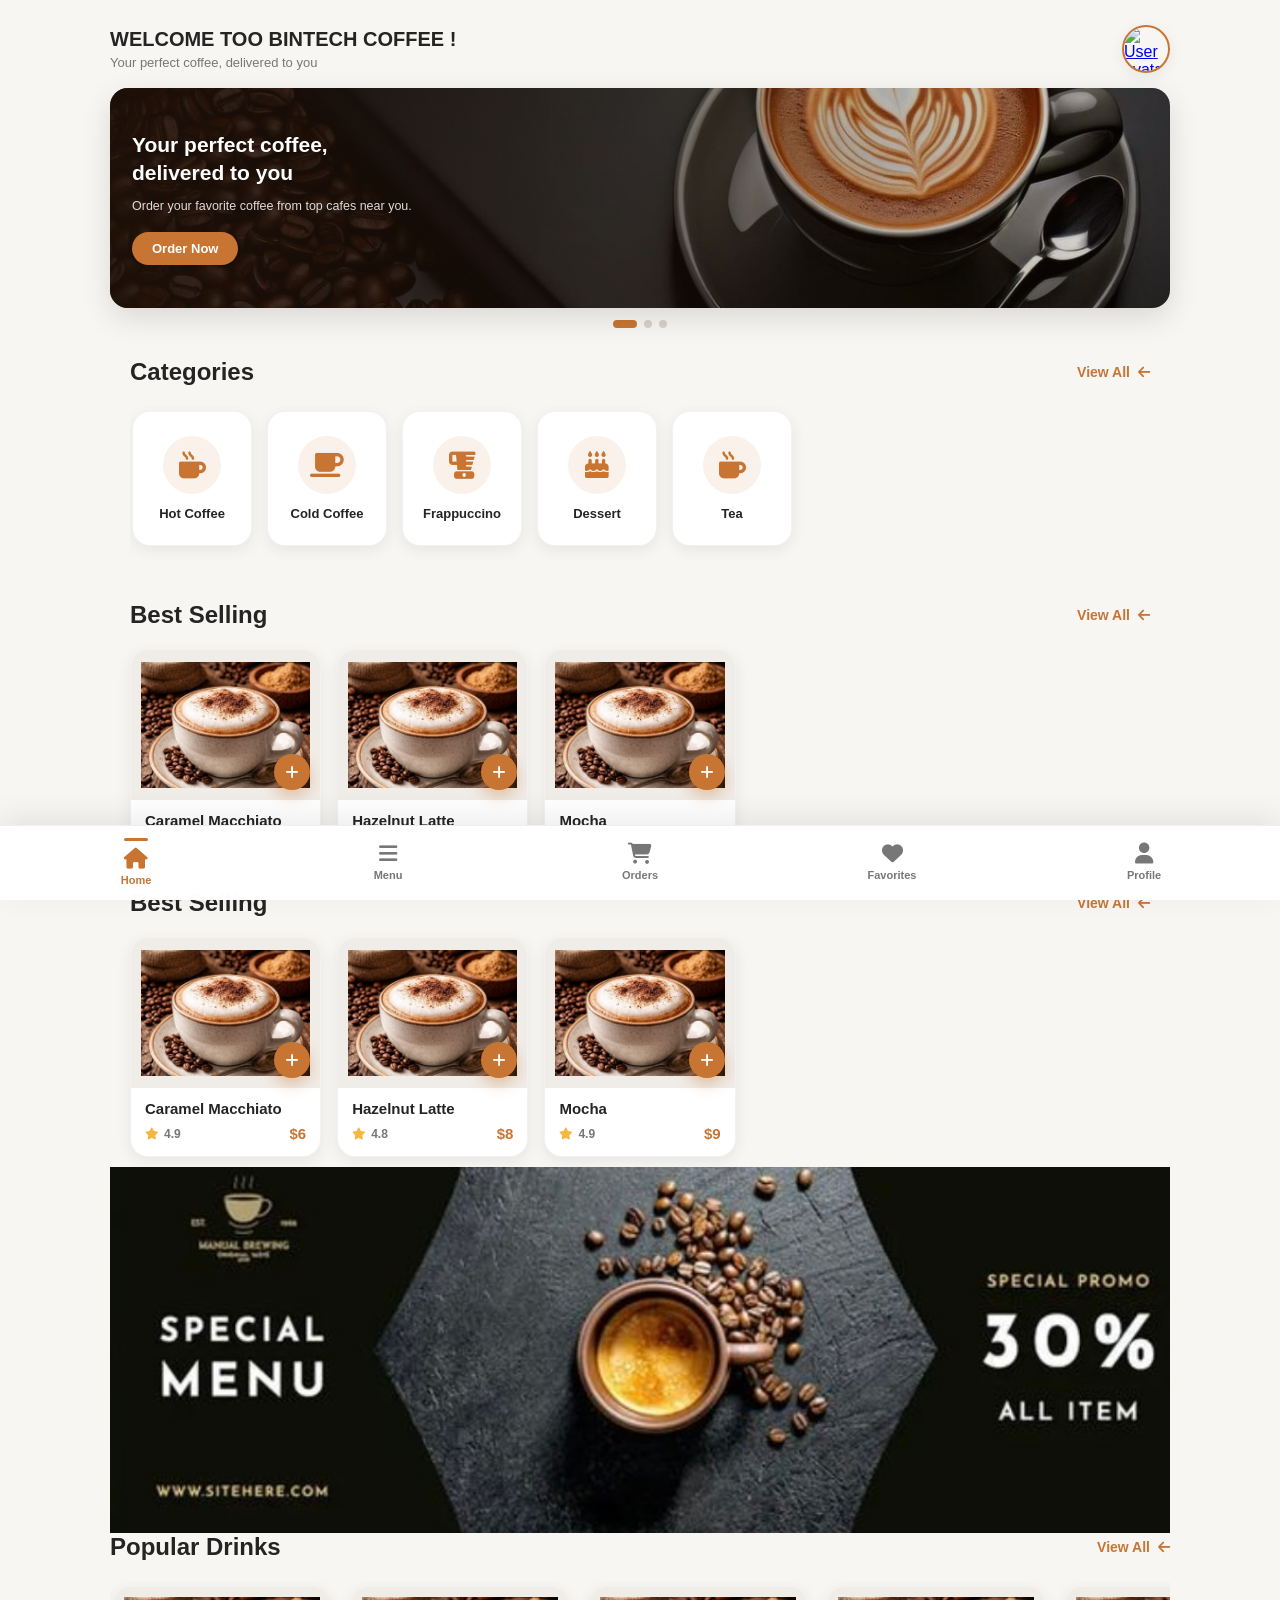
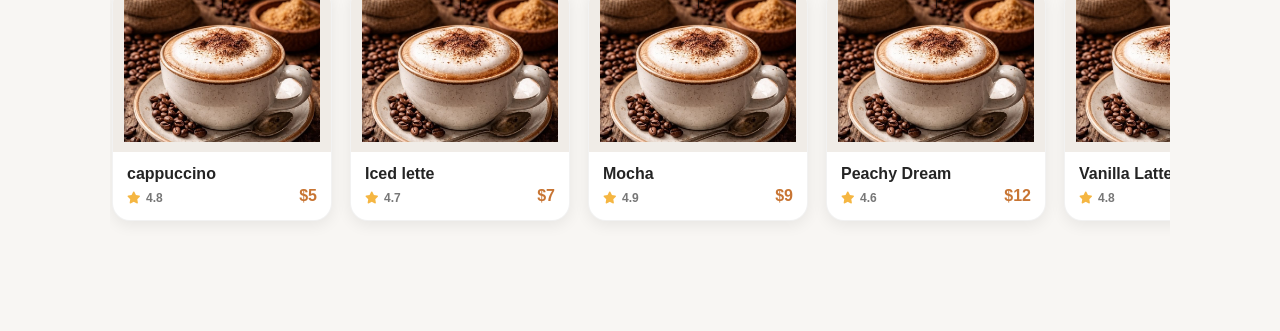
==== index.html @ 7bd00f22 "Rename indec01.html to index.html" ====
<!DOCTYPE html>
<html lang="en" dir="ltr">

<head>

    <!-- تعیین نوع کاراکترهای صفحه -->
    <meta charset="UTF-8">

    <!-- ریسپانسیو کردن سایت برای موبایل و تبلت -->
    <meta
        name="viewport"
        content="width=device-width, initial-scale=1.0"
    >

    <!-- کتابخانه Font Awesome برای نمایش آیکون‌ها -->
    <link
        rel="stylesheet"
        href="https://cdnjs.cloudflare.com/ajax/libs/font-awesome/6.7.2/css/all.min.css"
    >

    <!-- اتصال فایل CSS -->
    <link
        rel="stylesheet"
        href="./stayl.css"
    >

    <title>Cafe|BinTech</title>

</head>

<body>
        <header class="top-bar">

        <div class="greeting">
            <p class="greeting-hello">WELCOME TOO BINTECH COFFEE !</p>
            <p class="greeting-sub">Your perfect coffee, delivered to you</p>
        </div>

        <a href="#" class="profile-avatar">
            <img src="img/Mocha.jpg
            " alt="User avatar">
        </a>

    </header>

   <!-- <div class="search-wrap">
        <div class="search-bar">
            <i class="fa-solid fa-magnifying-glass"></i>
            <input type="text" id="searchInput" placeholder="Search your favorite coffee...">
        </div>
    </div> -->

    
    <section class="hero-banner">

        <div class="hero-slider" id="heroSlider">

            <!-- اسلاید 1 -->
            <div class="hero-slide active">
                <img src="BANER1.PNG" alt="Latte art">
                <div class="hero-content">
                    <h2>Your perfect coffee,<br>delivered to you</h2>
                    <p>Order your favorite coffee from top cafes near you.</p>
                    <a href="#" class="hero-btn">Order Now</a>
                </div>
            </div>

            <!-- اسلاید 2 -->
            <div class="hero-slide">
                <img src="BANER2.PNG" alt="Cold brew">
                <div class="hero-content">
                    <h2>Cold brew season<br>is here</h2>
                    <p>Fresh iced coffee, brewed slowly for a smooth taste.</p>
                    <a href="#" class="hero-btn">Order Now</a>
                </div>
            </div>

            <!-- اسلاید 3 -->
            <div class="hero-slide">
                <img src="BANER3.PNG" alt="Espresso">
                <div class="hero-content">
                    <h2>Strong mornings<br>start with espresso</h2>
                    <p>Try our signature espresso from local roasters.</p>
                    <a href="#" class="hero-btn">Order Now</a>
                </div>
            </div>

        </div>

     <div class="hero-dots" id="heroDots">
            <span class="dot active"></span>
            <span class="dot"></span>
            <span class="dot"></span>
        </div>


    <section class="categories">

        <!-- هدر بخش دسته‌بندی -->
        <div class="section-header">

            <!-- عنوان بخش -->
            <h2>Categories</h2>

            <!-- لینک مشاهده همه دسته‌بندی‌ها -->
            <a href="#">
                View All
                <i class="fa-solid fa-arrow-left"></i>
            </a>

        </div>


        <!-- ==================================================
             لیست دسته‌بندی‌ها
        ================================================== -->

        <div class="category-list">

            <!-- کارت دسته‌بندی قهوه گرم -->
            <a href="#" class="category-card">

                <!-- بخش آیکون -->
                <div class="category-icon">
                    <i class="fa-solid fa-mug-hot"></i>
                </div>

                <!-- نام دسته‌بندی -->
                <span>Hot Coffee</span>

            </a>


            <!-- کارت دسته‌بندی قهوه سرد -->
            <a href="#" class="category-card">

                <!-- بخش آیکون -->
                <div class="category-icon">
                    <i class="fa-solid fa-mug-saucer"></i>
                </div>

                <!-- نام دسته‌بندی -->
                <span>Cold Coffee</span>

            </a>


            <!-- کارت دسته‌بندی فراپوچینو -->
            <a href="#" class="category-card">

                <!-- بخش آیکون -->
                <div class="category-icon">
                    <i class="fa-solid fa-blender"></i>
                </div>

                <!-- نام دسته‌بندی -->
                <span>Frappuccino</span>

            </a>


            <!-- کارت دسته‌بندی دسر -->
            <a href="#" class="category-card">

                <!-- بخش آیکون -->
                <div class="category-icon">
                    <i class="fa-solid fa-cake-candles"></i>
                </div>

                <!-- نام دسته‌بندی -->
                <span>Dessert</span>

            </a>


            <!-- کارت دسته‌بندی چای -->
            <a href="#" class="category-card">

                <!-- بخش آیکون -->
                <div class="category-icon">
                    <i class="fa-solid fa-mug-hot"></i>
                </div>

                <!-- نام دسته‌بندی -->
                <span>Tea</span>

            </a>

        </div>

    </section>

   <section class="best-selling">

        <div class="section-header">
            <h2>Best Selling</h2>
            <a href="#">View All <i class="fa-solid fa-arrow-left"></i></a>
        </div>

        <div class="best-list">

            <!-- آیتم 1 -->
            <div class="best-card">
                <div class="best-image">
                    <img src="cappuccino.jpg" alt="Caramel Macchiato">
                    <button class="add-btn" aria-label="Add to cart">
                        <i class="fa-solid fa-plus"></i>
                    </button>
                </div>
                <div class="best-info">
                    <h3>Caramel Macchiato</h3>
                    <div class="best-meta">
                        <div class="drink-rating"><i class="fa-solid fa-star"></i><span>4.9</span></div>
                        <span class="best-price">$6</span>
                    </div>
                </div>
            </div>

            <!-- آیتم 2 -->
            <div class="best-card">
                <div class="best-image">
                    <img src="cappuccino.jpg" alt="Hazelnut Latte">
                    <button class="add-btn" aria-label="Add to cart">
                        <i class="fa-solid fa-plus"></i>
                    </button>
                </div>
                <div class="best-info">
                    <h3>Hazelnut Latte</h3>
                    <div class="best-meta">
                        <div class="drink-rating"><i class="fa-solid fa-star"></i><span>4.8</span></div>
                        <span class="best-price">$8</span>
                    </div>
                </div>
            </div>

            <!-- آیتم 3 -->
            <div class="best-card">
                <div class="best-image">
                    <img src="cappuccino.jpg" alt="Mocha">
                    <button class="add-btn" aria-label="Add to cart">
                        <i class="fa-solid fa-plus"></i>
                    </button>
                </div>
                <div class="best-info">
                    <h3>Mocha</h3>
                    <div class="best-meta">
                        <div class="drink-rating"><i class="fa-solid fa-star"></i><span>4.9</span></div>
                        <span class="best-price">$9</span>
                    </div>
                </div>
            </div>

        </div>

    </section>


       <section class="best-selling">

        <div class="section-header">
            <h2>Best Selling</h2>
            <a href="#">View All <i class="fa-solid fa-arrow-left"></i></a>
        </div>

        <div class="best-list">

            <!-- آیتم 1 -->
            <div class="best-card">
                <div class="best-image">
                    <img src="cappuccino.jpg" alt="Caramel Macchiato">
                    <button class="add-btn" aria-label="Add to cart">
                        <i class="fa-solid fa-plus"></i>
                    </button>
                </div>
                <div class="best-info">
                    <h3>Caramel Macchiato</h3>
                    <div class="best-meta">
                        <div class="drink-rating"><i class="fa-solid fa-star"></i><span>4.9</span></div>
                        <span class="best-price">$6</span>
                    </div>
                </div>
            </div>

            <!-- آیتم 2 -->
            <div class="best-card">
                <div class="best-image">
                    <img src="cappuccino.jpg" alt="Hazelnut Latte">
                    <button class="add-btn" aria-label="Add to cart">
                        <i class="fa-solid fa-plus"></i>
                    </button>
                </div>
                <div class="best-info">
                    <h3>Hazelnut Latte</h3>
                    <div class="best-meta">
                        <div class="drink-rating"><i class="fa-solid fa-star"></i><span>4.8</span></div>
                        <span class="best-price">$8</span>
                    </div>
                </div>
            </div>

            <!-- آیتم 3 -->
            <div class="best-card">
                <div class="best-image">
                    <img src="cappuccino.jpg" alt="Mocha">
                    <button class="add-btn" aria-label="Add to cart">
                        <i class="fa-solid fa-plus"></i>
                    </button>
                </div>
                <div class="best-info">
                    <h3>Mocha</h3>
                    <div class="best-meta">
                        <div class="drink-rating"><i class="fa-solid fa-star"></i><span>4.9</span></div>
                        <span class="best-price">$9</span>
                    </div>
                </div>
            </div>

        </div>

    </section>


     <img src="BANER3.PNG" alt="BANER"
       style="
         width: 100%;
    height: 100%;
    object-fit: cover;
    display: block;
       "
     >
    <!-- ==================================================
         منوی پایین صفحه
    ================================================== -->

    <nav class="bottom-nav">

        <!-- لینک صفحه اصلی -->
        <a href="#" class="bottom-nav-item active">

            <!-- آیکون خانه -->
            <i class="fa-solid fa-house"></i>

            <!-- متن لینک -->
            <span>Home</span>

        </a>


        <!-- لینک منو -->
        <a href="#" class="bottom-nav-item">

            <!-- آیکون منو -->
            <i class="fa-solid fa-bars"></i>

            <!-- متن لینک -->
            <span>Menu</span>

        </a>


        <!-- لینک سفارش‌ها -->
        <a href="#" class="bottom-nav-item">

            <!-- آیکون سبد خرید -->
            <i class="fa-solid fa-cart-shopping"></i>

            <!-- متن لینک -->
            <span>Orders</span>

        </a>


        <!-- لینک علاقه‌مندی‌ها -->
        <a href="#" class="bottom-nav-item">

            <!-- آیکون قلب -->
            <i class="fa-solid fa-heart"></i>

            <!-- متن لینک -->
            <span>Favorites</span>

        </a>


        <!-- لینک پروفایل -->
        <a href="#" class="bottom-nav-item">

            <!-- آیکون کاربر -->
            <i class="fa-solid fa-user"></i>

            <!-- متن لینک -->
            <span>Profile</span>

        </a>

    </nav>
    
    <!-- ==================================================
     بخش نوشیدنی‌های محبوب
================================================== -->

<section class="popular-drinks">

    <!-- هدر بخش Popular Drinks -->
    <div class="section-header">

        <!-- عنوان بخش -->
        <h2>Popular Drinks</h2>

        <!-- لینک مشاهده همه -->
        <a href="#" class="popular-view-all">
            View All
            <i class="fa-solid fa-arrow-left"></i>
        </a>

    </div>
    <!-- ==================================================
         لیست نوشیدنی‌های محبوب
    ================================================== -->

    <div class="drink-list">


        <!-- کارت محصول 1 -->
        <a href="#" class="drink-card">

            <!-- تصویر محصول -->
            <div class="drink-image">
                <img src="cappuccino.jpg" alt="cappuccino">
            </div>
            

            <!-- اطلاعات محصول -->
            <div class="drink-info">

                <!-- نام محصول -->
                <h3>cappuccino</h3>

                <!-- امتیاز -->
                <div class="drink-rating">
                    <i class="fa-solid fa-star"></i>
                    <span>4.8</span>
                </div>

                <!-- قیمت -->
                <span class="drink-price">$5</span>

            </div>

        </a>


        <!-- کارت محصول 2 -->
        <a href="#" class="drink-card">

            <div class="drink-image">
                <img src="cappuccino.jpg" alt="Iced lette">
            </div>

            <div class="drink-info">

                <h3>Iced lette</h3>

                <div class="drink-rating">
                    <i class="fa-solid fa-star"></i>
                    <span>4.7</span>
                </div>

                <span class="drink-price">$7</span>

            </div>

        </a>


        <!-- کارت محصول 3 -->
        <a href="#" class="drink-card">

            <div class="drink-image">
                <img src="cappuccino.jpg" alt="Mocha">
            </div>

            <div class="drink-info">

                <h3>Mocha</h3>

                <div class="drink-rating">
                    <i class="fa-solid fa-star"></i>
                    <span>4.9</span>
                </div>

                <span class="drink-price">$9</span>

            </div>

        </a>


        <!-- کارت محصول 4 -->
        <a href="#" class="drink-card">

            <div class="drink-image">
                <img src="cappuccino.jpg" Peachy= "Dream">
            </div>

            <div class="drink-info">

                <h3>Peachy Dream</h3>

                <div class="drink-rating">
                    <i class="fa-solid fa-star"></i>
                    <span>4.6</span>
                </div>

                <span class="drink-price">$12</span>

            </div>

        </a>


        <!-- کارت محصول 5 -->
        <a href="#" class="drink-card">

            <div class="drink-image">
                <img src="cappuccino.jpg" alt="Vanilla Latte">
            </div>

            <div class="drink-info">

                <h3>Vanilla Latte</h3>

                <div class="drink-rating">
                    <i class="fa-solid fa-star"></i>
                    <span>4.8</span>
                </div>

                <span class="drink-price">$15</span>

            </div>

        </a>


    </div>

</section>

</body>

</html>
---- stayl.css ----
/* =========================================================
   متغیرهای اصلی طراحی
========================================================= */

:root {
    --primary-color: #c87533;
    --primary-dark: #9e5522;

    --text-color: #242424;
    --text-light: #777777;

    --background-color: #f8f6f3;
    --white: #ffffff;

    --border-color: #eeeeee;

    --card-radius: 18px;

    --small-shadow:
        0 4px 15px rgba(0, 0, 0, 0.07);

    --medium-shadow:
        0 10px 30px rgba(0, 0, 0, 0.12);

    --transition: 0.3s ease;

    --bottom-nav-height: 75px;
}


/* =========================================================
   ریست اولیه عناصر
========================================================= */

* {
    box-sizing: border-box;
}


/* =========================================================
   تنظیمات کلی صفحه
========================================================= */

html {
    scroll-behavior: smooth;
}

body {
    margin: 0;

    padding-bottom:
        calc(var(--bottom-nav-height) + 20px);

    font-family:
        Arial,
        Helvetica,
        sans-serif;

    background-color:
        var(--background-color);

    color:
        var(--text-color);
}


/* =========================================================
   بخش دسته‌بندی‌ها
========================================================= */

.categories {
    width: 100%;

    max-width: 1100px;

    margin: 0 auto;

    padding: 30px 20px;
}


/* =========================================================
   هدر بخش دسته‌بندی
========================================================= */

.section-header {
    display: flex;

    align-items: center;

    justify-content: space-between;

    gap: 20px;

    margin-bottom: 20px;
}


/* عنوان بخش */

.section-header h2 {
    margin: 0;

    font-size: 24px;

    font-weight: 700;
}


/* لینک View All */

.section-header a {
    display: flex;

    align-items: center;

    gap: 8px;

    color:
        var(--primary-color);

    text-decoration: none;

    font-size: 14px;

    font-weight: 600;

    transition:
        color var(--transition),
        transform var(--transition);
}


/* حالت هاور لینک */

.section-header a:hover {
    color:
        var(--primary-dark);

    transform:
        translateX(-4px);
}


/* =========================================================
   لیست دسته‌بندی‌ها
========================================================= */

.category-list {
    display: grid;

    grid-auto-flow: column;

    grid-auto-columns: 120px;

    gap: 15px;

    overflow-x: auto;

    padding: 5px 2px 15px;

    scrollbar-width: thin;
}


/* تنظیم اسکرول‌بار در مرورگرهای Webkit */

.category-list::-webkit-scrollbar {
    height: 5px;
}

.category-list::-webkit-scrollbar-track {
    background: transparent;
}

.category-list::-webkit-scrollbar-thumb {
    background:
        #cccccc;

    border-radius: 50px;
}


/* =========================================================
   کارت دسته‌بندی
========================================================= */

.category-card {
    min-height: 135px;

    display: flex;

    flex-direction: column;

    align-items: center;

    justify-content: center;

    gap: 12px;

    padding: 15px 10px;

    background-color:
        var(--white);

    color:
        var(--text-color);

    text-decoration: none;

    border:
        1px solid rgba(0, 0, 0, 0.05);

    border-radius:
        var(--card-radius);

    box-shadow:
        var(--small-shadow);

    transition:
        transform var(--transition),
        box-shadow var(--transition),
        color var(--transition),
        border-color var(--transition);
}


/* حالت هاور کارت */

.category-card:hover {
    transform:
        translateY(-6px);

    color:
        var(--primary-color);

    border-color:
        rgba(200, 117, 51, 0.3);

    box-shadow:
        var(--medium-shadow);
}


/* حالت کلیک کارت */

.category-card:active {
    transform:
        translateY(-2px);
}


/* =========================================================
   بخش آیکون دسته‌بندی
========================================================= */

.category-icon {
    width: 58px;

    height: 58px;

    display: flex;

    align-items: center;

    justify-content: center;

    background-color:
        rgba(200, 117, 51, 0.1);

    color:
        var(--primary-color);

    border-radius: 50%;

    font-size: 27px;

    transition:
        transform var(--transition),
        background-color var(--transition);
}


/* تغییر آیکون هنگام هاور */

.category-card:hover .category-icon {
    transform:
        scale(1.08);

    background-color:
        rgba(200, 117, 51, 0.17);
}


/* =========================================================
   متن داخل کارت
========================================================= */

.category-card span {
    display: block;

    font-size: 13px;

    font-weight: 600;

    text-align: center;
}


/* =========================================================
   منوی پایین صفحه
========================================================= */

.bottom-nav {
    position: fixed;

    left: 0;
    right: 0;
    bottom: 0;

    z-index: 1000;

    min-height:
        var(--bottom-nav-height);

    display: grid;

    grid-template-columns:
        repeat(5, 1fr);

    align-items: center;

    padding: 8px 10px;

    background:
        rgba(255, 255, 255, 0.97);

    border-top:
        1px solid var(--border-color);

    box-shadow:
        0 -8px 30px
        rgba(0, 0, 0, 0.08);

    backdrop-filter:
        blur(12px);

    -webkit-backdrop-filter:
        blur(12px);
}


/* =========================================================
   آیتم‌های منوی پایین
========================================================= */

.bottom-nav-item {
    height: 100%;

    display: flex;

    flex-direction: column;

    align-items: center;

    justify-content: center;

    gap: 5px;

    color:
        var(--text-light);

    text-decoration: none;

    border-radius: 12px;

    transition:
        color var(--transition),
        background-color var(--transition),
        transform var(--transition);
}


/* حالت هاور آیتم */

.bottom-nav-item:hover {
    color:
        var(--primary-color);

    background-color:
        rgba(200, 117, 51, 0.06);
}


/* حالت کلیک آیتم */

.bottom-nav-item:active {
    transform:
        scale(0.95);
}


/* =========================================================
   آیکون‌های منوی پایین
========================================================= */

.bottom-nav-item i {
    font-size: 21px;

    line-height: 1;

    transition:
        transform var(--transition);
}


/* حرکت کوچک آیکون هنگام هاور */

.bottom-nav-item:hover i {
    transform:
        translateY(-2px);
}


/* =========================================================
   متن منوی پایین
========================================================= */

.bottom-nav-item span {
    font-size: 11px;

    font-weight: 600;

    line-height: 1.2;
}


/* =========================================================
   آیتم فعال
========================================================= */

.bottom-nav-item.active {
    color:
        var(--primary-color);
}


/* خط بالای آیتم فعال */

.bottom-nav-item.active::before {
    content: "";

    width: 24px;

    height: 3px;

    margin-bottom: 2px;

    background-color:
        var(--primary-color);

    border-radius: 50px;
}


/* =========================================================
   تنظیمات موبایل
========================================================= */

@media (max-width: 600px) {

    .categories {
        padding:
            20px 14px;
    }


    .section-header h2 {
        font-size: 20px;
    }


    .category-list {
        grid-auto-columns:
            100px;

        gap: 10px;
    }


    .category-card {
        min-height: 115px;

        padding:
            12px 8px;
    }


    .category-icon {
        width: 48px;

        height: 48px;

        font-size: 23px;
    }


    .category-card span {
        font-size: 12px;
    }


    .bottom-nav {
        min-height: 70px;
    }


    .bottom-nav-item i {
        font-size: 19px;
    }


    .bottom-nav-item span {
        font-size: 10px;
    }

}


/* =========================================================
   تنظیمات موبایل‌های خیلی کوچک
========================================================= */

@media (max-width: 380px) {

    .category-list {
        grid-auto-columns:
            90px;
    }


    .category-card {
        min-height: 108px;
    }


    .category-icon {
        width: 44px;

        height: 44px;

        font-size: 21px;
    }


    .category-card span {
        font-size: 11px;
    }


    .bottom-nav-item span {
        font-size: 9px;
    }

}
/* =========================================================
   بخش نوشیدنی‌های محبوب
========================================================= */
.drink-list {
    display: grid;
    grid-auto-flow: column;   
    grid-auto-columns: 220px; 
    gap: 18px;               
    overflow-x: auto;        
    padding: 5px 2px 15px;
    scrollbar-width: thin;
}


/* =========================================================
   لیست نوشیدنی‌ها
========================================================= */

.drink-list {
    display: grid;

    grid-auto-flow: column;

    grid-auto-columns: 220px;

    gap: 18px;

    overflow-x: auto;

    padding: 5px 2px 15px;

    scrollbar-width: thin;
}


/* اسکرول‌بار */

.drink-list::-webkit-scrollbar {
    height: 5px;
}

.drink-list::-webkit-scrollbar-track {
    background: transparent;
}

.drink-list::-webkit-scrollbar-thumb {
    background: #cccccc;

    border-radius: 50px;
}


/* =========================================================
   کارت نوشیدنی
========================================================= */

.drink-card {
    display: block;

    overflow: hidden;

    background-color:
        var(--white);

    color:
        var(--text-color);

    text-decoration: none;

    border:
        1px solid rgba(0, 0, 0, 0.05);

    border-radius:
        var(--card-radius);

    box-shadow:
        var(--small-shadow);

    transition:
        transform var(--transition),
        box-shadow var(--transition),
        border-color var(--transition);
}


/* حالت هاور کارت */

.drink-card:hover {
    transform:
        translateY(-6px);

    border-color:
        rgba(200, 117, 51, 0.3);

    box-shadow:
        var(--medium-shadow);
}


/* حالت کلیک */

.drink-card:active {
    transform:
        translateY(-2px);
}

/* =========================================================
   تصویر محصول
========================================================= */

.drink-image {
    width: 100%;

    height: 165px;

    display: flex;

    align-items: center;

    justify-content: center;

    overflow: hidden;

    background-color:
        #f0ece7;

    position: relative;
}


/* =========================================================
   خود تصویر محصول
========================================================= */

.drink-image img {
    width: 100%;

    height: 100%;

    display: block;

    /*
       contain باعث می‌شود
       تمام محصول داخل کادر دیده شود
    */

    object-fit: contain;

    /*
       کمی فاصله اطراف محصول
    */

    padding: 10px;

    transition:
        transform 0.4s ease;
}


/* =========================================================
   بزرگ شدن عکس هنگام هاور
========================================================= */

.drink-card:hover .drink-image img {

    transform:
        scale(1.08);

}

/* زوم کوچک تصویر هنگام هاور */

.drink-card:hover .drink-image img {
    transform:
        scale(1.06);
}


/* =========================================================
   اطلاعات محصول
========================================================= */

.drink-info {
    position: relative;

    padding: 13px 14px 15px;
}


/* نام محصول */

.drink-info h3 {
    margin: 0 0 8px;

    font-size: 16px;

    font-weight: 700;
}


/* =========================================================
   امتیاز محصول
========================================================= */

.drink-rating {
    display: flex;

    align-items: center;

    gap: 5px;

    color:
        var(--text-light);

    font-size: 12px;

    font-weight: 600;
}


/* ستاره */

.drink-rating i {
    color:
        #f5b642;

    font-size: 12px;
}


/* =========================================================
   قیمت
========================================================= */

.drink-price {
    position: absolute;

    right: 14px;

    bottom: 15px;

    color:
        var(--primary-color);

    font-size: 16px;

    font-weight: 700;
}


/* =========================================================
   تنظیمات تبلت
========================================================= */

@media (max-width: 600px) {

    .popular-drinks {
        padding:
            5px 14px 25px;
    }


    .drink-list {
        grid-auto-columns:
            190px;

        gap: 12px;
    }


    .drink-image {
        height: 145px;
    }


    .drink-info {
        padding:
            12px 12px 14px;
    }


    .drink-info h3 {
        font-size: 14px;

        margin-bottom: 7px;
    }


    .drink-rating {
        font-size: 11px;
    }


    .drink-rating i {
        font-size: 11px;
    }


    .drink-price {
        right: 12px;

        bottom: 14px;

        font-size: 15px;
    }

}
/* =========================================================
   تنظیمات موبایل‌های خیلی کوچک
========================================================= */

@media (max-width: 380px) {

    .drink-list {
        grid-auto-columns:
            165px;

        gap: 10px;
    }


    .drink-image {
        height: 130px;
    }


    .drink-info h3 {
        font-size: 13px;
    }


    .drink-price {
        font-size: 14px;
    }

}


.top-bar {
    width: 100%;
    max-width: 1100px;
    margin: 0 auto;
    padding: 25px 20px 0;

    display: flex;
    align-items: center;
    justify-content: space-between;
    gap: 15px;
}

.greeting-hello {
    margin: 0 0 4px;
    font-size: 20px;
    font-weight: 700;
}

.greeting-sub {
    margin: 0;
    font-size: 13px;
    color: var(--text-light);
}

.profile-avatar {
    width: 48px;
    height: 48px;
    flex-shrink: 0;
    border-radius: 50%;
    overflow: hidden;
    border: 2px solid var(--primary-color);
    box-shadow: var(--small-shadow);
    transition: transform var(--transition);
}

.profile-avatar:hover {
    transform: scale(1.06);
}

.profile-avatar img {
    width: 100%;
    height: 100%;
    object-fit: cover;
    display: block;
}


/* =========================================================
   نوار جستجو
========================================================= */

.search-wrap {
    width: 100%;
    max-width: 1100px;
    margin: 0 auto;
    padding: 18px 20px 5px;
}

.search-bar {
    display: flex;
    align-items: center;
    gap: 12px;
    padding: 14px 18px;
    background-color: var(--white);
    border: 1px solid rgba(0, 0, 0, 0.05);
    border-radius: 50px;
    box-shadow: var(--small-shadow);
    transition: border-color var(--transition), box-shadow var(--transition);
}

.search-bar:focus-within {
    border-color: rgba(200, 117, 51, 0.4);
    box-shadow: var(--medium-shadow);
}

.search-bar i {
    color: var(--primary-color);
    font-size: 16px;
}

.search-bar input {
    flex: 1;
    border: none;
    outline: none;
    background: transparent;
    font-size: 14px;
    font-family: inherit;
    color: var(--text-color);
}

.search-bar input::placeholder {
    color: var(--text-light);
}


/* =========================================================
   بنر اصلی (Hero Banner)
========================================================= */

.hero-banner {
    width: 100%;
    max-width: 1100px;
    margin: 0 auto;
    padding: 15px 20px 0;
}

.hero-slider {
    position: relative;
    height: 220px;
    border-radius: var(--card-radius);
    overflow: hidden;
    box-shadow: var(--medium-shadow);
}

.hero-slide {
    position: absolute;
    inset: 0;
    opacity: 0;
    visibility: hidden;
    transition: opacity 0.6s ease, visibility 0.6s ease;
}

.hero-slide.active {
    opacity: 1;
    visibility: visible;
}

.hero-slide img {
    width: 100%;
    height: 100%;
    object-fit: cover;
    display: block;
}

/* لایه تیره روی تصویر برای خوانایی متن */
.hero-slide::after {
    content: "";
    position: absolute;
    inset: 0;
    background: linear-gradient(
        to right,
        rgba(36, 20, 10, 0.75),
        rgba(36, 20, 10, 0.15)
    );
}

.hero-content {
    position: absolute;
    top: 0;
    left: 0;
    bottom: 0;
    z-index: 2;
    width: 62%;
    padding: 25px 22px;
    display: flex;
    flex-direction: column;
    justify-content: center;
    gap: 10px;
    color: #fff;
}

.hero-content h2 {
    margin: 0;
    font-size: 21px;
    line-height: 1.35;
    font-weight: 700;
}

.hero-content p {
    margin: 0;
    font-size: 12.5px;
    line-height: 1.5;
    opacity: 0.85;
}

.hero-btn {
    align-self: flex-start;
    margin-top: 6px;
    padding: 9px 20px;
    background-color: var(--primary-color);
    color: #fff;
    text-decoration: none;
    font-size: 13px;
    font-weight: 700;
    border-radius: 50px;
    transition: background-color var(--transition), transform var(--transition);
}

.hero-btn:hover {
    background-color: var(--primary-dark);
    transform: translateY(-2px);
}


/* نقاط نشانگر اسلایدر */

.hero-dots {
    display: flex;
    justify-content: center;
    gap: 7px;
    margin-top: 12px;
}

.hero-dots .dot {
    width: 8px;
    height: 8px;
    background-color: #d9d2ca;
    border-radius: 50%;
    cursor: pointer;
    transition: width var(--transition), background-color var(--transition);
}

.hero-dots .dot.active {
    width: 24px;
    background-color: var(--primary-color);
    border-radius: 50px;
}


/* =========================================================
   بخش پرفروش‌ترین‌ها
========================================================= */

.best-selling {
    width: 100%;
    max-width: 1100px;
    margin: 0 auto;
    padding: 10px 20px 10px;
    grid-auto-flow: column;
}

.best-list {
    display: grid;
    grid-template-columns: repeat(auto-fill, minmax(165px, 1fr));
    gap: 16px;
    
}

.best-card {
    background-color: var(--white);
    border: 1px solid rgba(0, 0, 0, 0.05);
    border-radius: var(--card-radius);
    box-shadow: var(--small-shadow);
    overflow: hidden;
    transition: transform var(--transition), box-shadow var(--transition);
}

.best-card:hover {
    transform: translateY(-6px);
    box-shadow: var(--medium-shadow);
}

.best-image {
    position: relative;
    height: 150px;
    background-color: #f0ece7;
    display: flex;
    align-items: center;
    justify-content: center;
}

.best-image img {
    width: 100%;
    height: 100%;
    object-fit: contain;
    padding: 10px;
    transition: transform 0.4s ease;
}

.best-card:hover .best-image img {
    transform: scale(1.06);
}

/* دکمه + نارنجی روی تصویر */
.add-btn {
    position: absolute;
    right: 10px;
    bottom: 10px;
    width: 36px;
    height: 36px;
    border: none;
    border-radius: 50%;
    background-color: var(--primary-color);
    color: #fff;
    font-size: 15px;
    cursor: pointer;
    display: flex;
    align-items: center;
    justify-content: center;
    box-shadow: 0 6px 15px rgba(200, 117, 51, 0.4);
    transition: background-color var(--transition), transform var(--transition);
}

.add-btn:hover {
    background-color: var(--primary-dark);
    transform: scale(1.1);
}

.add-btn:active {
    transform: scale(0.92);
}

.best-info {
    padding: 12px 14px 14px;
}

.best-info h3 {
    margin: 0 0 8px;
    font-size: 15px;
    font-weight: 700;
}

.best-meta {
    display: flex;
    align-items: center;
    justify-content: space-between;
}

.best-price {
    color: var(--primary-color);
    font-size: 15px;
    font-weight: 700;
}


/* =========================================================
   کارت تخفیف
========================================================= */

.promo-banner {
    width: 100%;
    max-width: 1100px;
    margin: 0 auto;
    padding: 15px 20px 30px;
}

.promo-banner {
    display: flex;
}

.promo-banner section {
    flex: 1;
}

.promo-banner > .promo-text,
.promo-banner > .promo-icon {
    padding: 0;
}

/* کانتینر واقعی کارت */

.promo-banner {
    position: relative;
}

.promo-banner::before {
    display: none;
}

/* ساختار کارت */

.promo-banner .promo-text,
.promo-banner .promo-icon {
    margin: 0;
}

.promo-banner {
    background: linear-gradient(120deg, #2b1a10, #4a2c17);
    border-radius: var(--card-radius);
    box-shadow: var(--medium-shadow);
    align-items: center;
    justify-content: space-between;
    gap: 15px;
}

.promo-text {
    flex: 1;
    color: #fff;
}

.promo-text h3 {
    margin: 0 0 8px;
    font-size: 17px;
    font-weight: 700;
    line-height: 1.4;
}

.promo-text p {
    margin: 0;
    font-size: 13px;
    opacity: 0.85;
}

.promo-code {
    display: inline-block;
    margin-left: 6px;
    padding: 4px 12px;
    background-color: var(--primary-color);
    color: #fff;
    font-weight: 700;
    letter-spacing: 1px;
    border-radius: 8px;
    cursor: pointer;
    user-select: all;
}

.promo-icon {
    flex-shrink: 0;
    width: 55px;
    height: 55px;
    display: flex;
    align-items: center;
    justify-content: center;
    background-color: rgba(255, 255, 255, 0.12);
    color: #f5b642;
    border-radius: 50%;
    font-size: 24px;
}


/* =========================================================
   تنظیمات موبایل
========================================================= */

@media (max-width: 600px) {

    .top-bar {
        padding: 18px 14px 0;
    }

    .greeting-hello {
        font-size: 17px;
    }

    .greeting-sub {
        font-size: 12px;
    }

    .profile-avatar {
        width: 42px;
        height: 42px;
    }

    .search-wrap {
        padding: 14px 14px 5px;
    }

    .search-bar {
        padding: 12px 16px;
    }

    .hero-banner {
        padding: 12px 14px 0;
    }

    .hero-slider {
        height: 200px;
    }

    .hero-content {
        width: 72%;
        padding: 18px 16px;
    }

    .hero-content h2 {
        font-size: 17px;
    }

    .best-selling {
        padding: 10px 14px;
    }

    .best-list {
        grid-template-columns: repeat(2, 1fr);
        gap: 12px;
    }

    .best-image {
        height: 130px;
    }

    .add-btn {
        width: 32px;
        height: 32px;
        font-size: 13px;
    }

    .promo-banner {
        padding: 15px 14px 25px;
    }

    .promo-text h3 {
        font-size: 15px;
    }
}

@media (max-width: 380px) {

    .best-list {
        grid-template-columns: 1fr 1fr;
        gap: 10px;
    }

    .best-image {
        height: 115px;
    }

    .best-info h3 {
        font-size: 13px;
    }
}
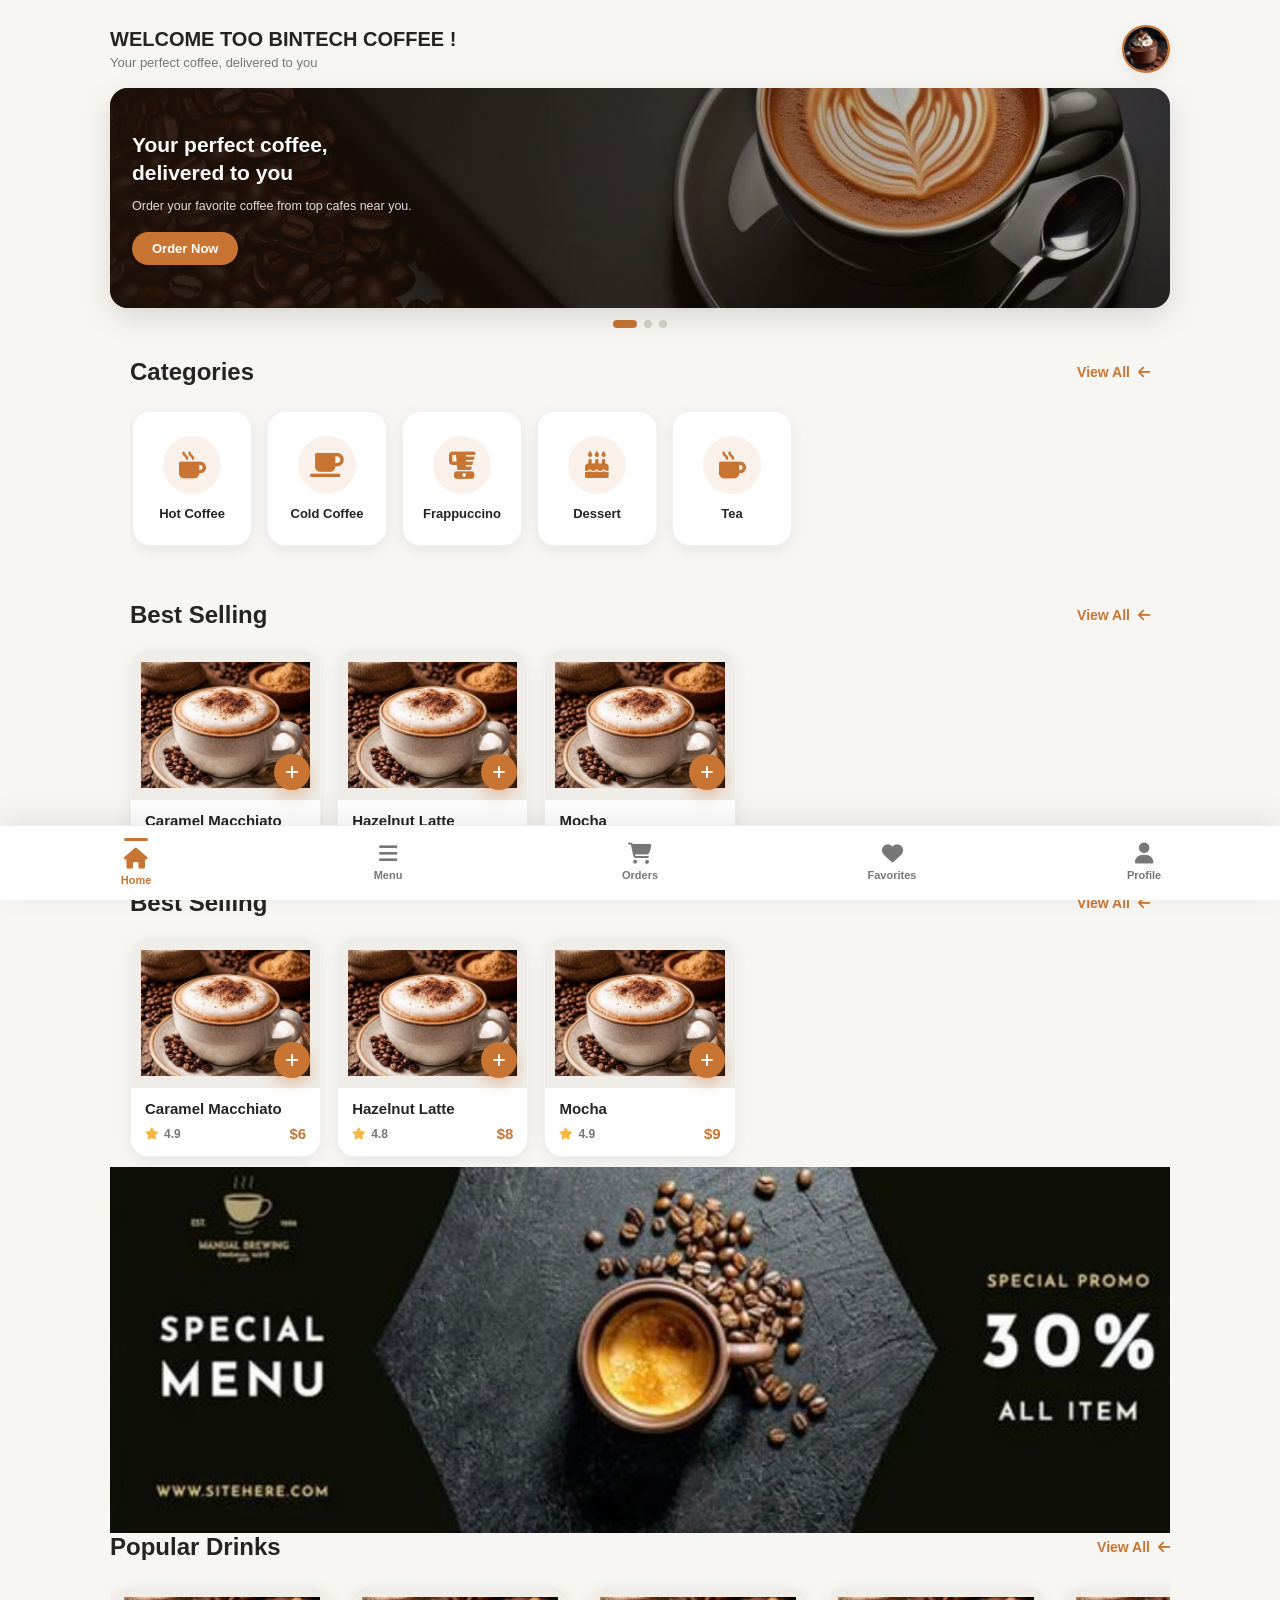
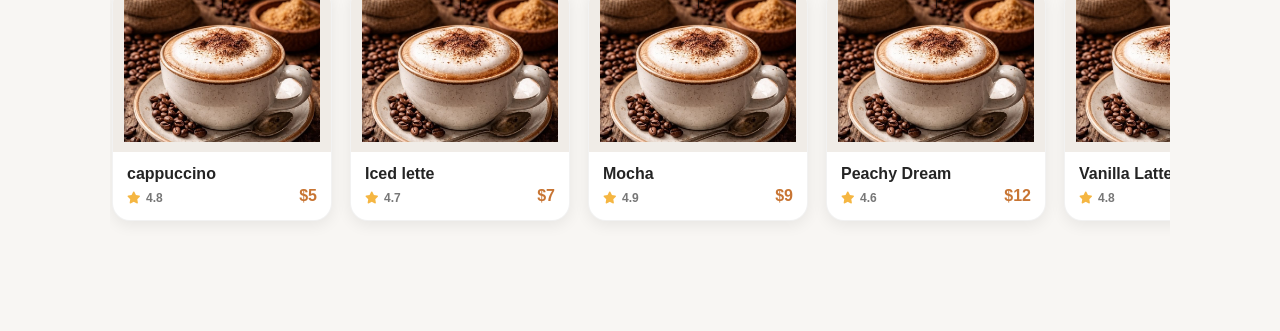
==== commit fba0240b: "Update index.html" ====
--- a/index.html
+++ b/index.html
@@ -37,7 +37,7 @@
         </div>
 
         <a href="#" class="profile-avatar">
-            <img src="img/Mocha.jpg
+            <img src="Mocha.jpg
             " alt="User avatar">
         </a>
 
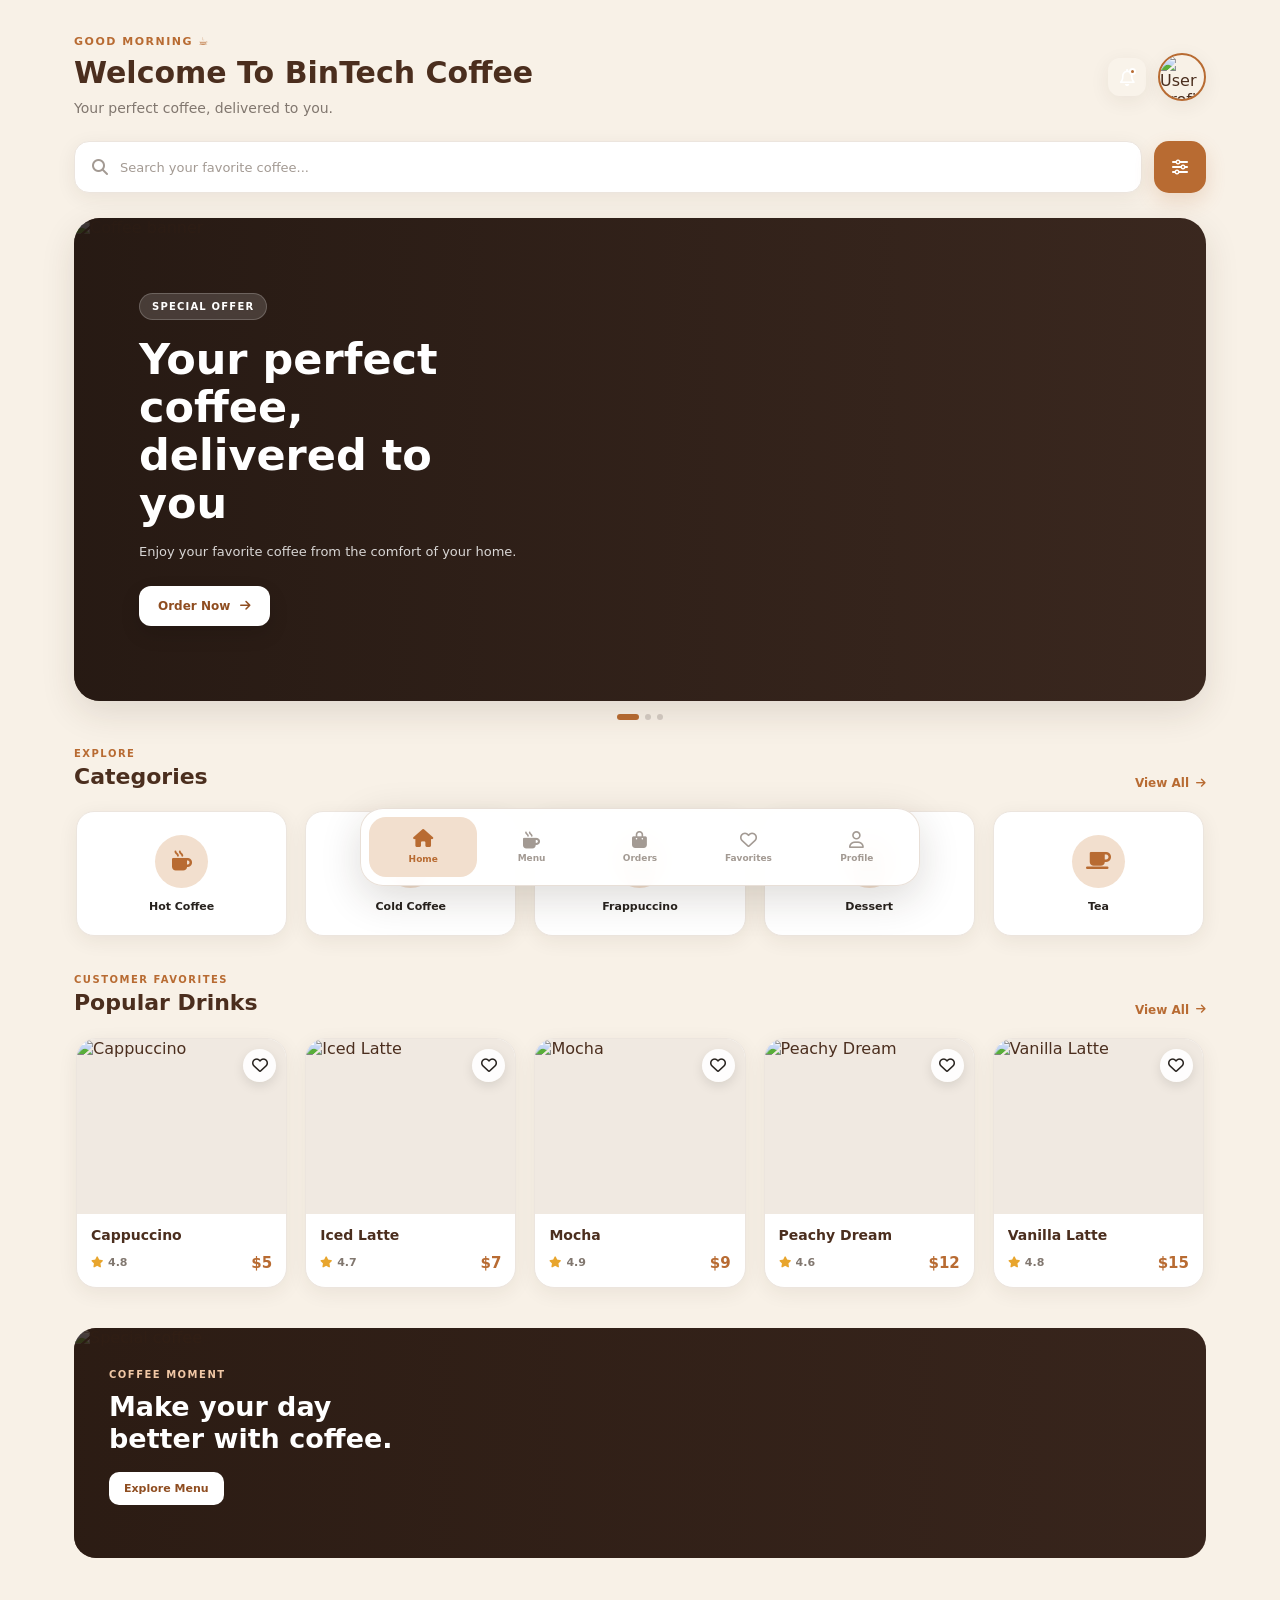
==== commit 51012f3d: "Update index.html" ====
--- a/index.html
+++ b/index.html
@@ -2,550 +2,482 @@
 <html lang="en" dir="ltr">
 
 <head>
-
-    <!-- تعیین نوع کاراکترهای صفحه -->
     <meta charset="UTF-8">
 
-    <!-- ریسپانسیو کردن سایت برای موبایل و تبلت -->
-    <meta
-        name="viewport"
-        content="width=device-width, initial-scale=1.0"
-    >
-
-    <!-- کتابخانه Font Awesome برای نمایش آیکون‌ها -->
-    <link
-        rel="stylesheet"
-        href="https://cdnjs.cloudflare.com/ajax/libs/font-awesome/6.7.2/css/all.min.css"
-    >
-
-    <!-- اتصال فایل CSS -->
-    <link
-        rel="stylesheet"
-        href="./stayl.css"
-    >
-
-    <title>Cafe|BinTech</title>
-
+    <!-- برای نمایش صحیح سایت در موبایل -->
+    <meta name="viewport" content="width=device-width, initial-scale=1.0">
+
+    <!-- آیکون‌های Font Awesome -->
+    <link rel="stylesheet"
+        href="https://cdnjs.cloudflare.com/ajax/libs/font-awesome/6.7.2/css/all.min.css">
+
+    <!-- فایل CSS اصلی -->
+    <link rel="stylesheet" href="stayl.css">
+
+    <title>BinTech Coffee | Home</title>
 </head>
 
 <body>
-        <header class="top-bar">
+
+    <!-- ================= HEADER ================= -->
+
+    <header class="top-bar">
 
         <div class="greeting">
-            <p class="greeting-hello">WELCOME TOO BINTECH COFFEE !</p>
-            <p class="greeting-sub">Your perfect coffee, delivered to you</p>
+            <span class="welcome-small">GOOD MORNING ☕</span>
+
+            <h1>Welcome to BinTech Coffee</h1>
+
+            <p>Your perfect coffee, delivered to you.</p>
         </div>
 
-        <a href="#" class="profile-avatar">
-            <img src="Mocha.jpg
-            " alt="User avatar">
-        </a>
+        <div class="header-actions">
+
+            <!-- دکمه اعلان -->
+            <button class="icon-btn" aria-label="Notifications">
+                <i class="fa-regular fa-bell"></i>
+                <span class="notification-dot"></span>
+            </button>
+
+            <!-- پروفایل -->
+            <a href="#" class="profile-avatar">
+                <img src="img/Mocha.jpg" alt="User profile">
+            </a>
+
+        </div>
 
     </header>
 
-   <!-- <div class="search-wrap">
-        <div class="search-bar">
+
+    <!-- ================= SEARCH ================= -->
+
+    <section class="search-section">
+
+        <div class="search-box">
+
             <i class="fa-solid fa-magnifying-glass"></i>
-            <input type="text" id="searchInput" placeholder="Search your favorite coffee...">
+
+            <input
+                type="text"
+                placeholder="Search your favorite coffee..."
+            >
+
         </div>
-    </div> -->
-
-    
-    <section class="hero-banner">
-
-        <div class="hero-slider" id="heroSlider">
-
-            <!-- اسلاید 1 -->
-            <div class="hero-slide active">
-                <img src="BANER1.PNG" alt="Latte art">
+
+        <button class="filter-btn" aria-label="Filter">
+            <i class="fa-solid fa-sliders"></i>
+        </button>
+
+    </section>
+
+
+    <!-- ================= HERO ================= -->
+
+    <main>
+
+        <section class="hero-section">
+
+            <div class="hero-card">
+
+                <img src="img/BANER1.PNG" alt="Coffee banner">
+
+                <div class="hero-overlay"></div>
+
                 <div class="hero-content">
-                    <h2>Your perfect coffee,<br>delivered to you</h2>
-                    <p>Order your favorite coffee from top cafes near you.</p>
-                    <a href="#" class="hero-btn">Order Now</a>
+
+                    <span class="hero-label">
+                        SPECIAL OFFER
+                    </span>
+
+                    <h2>
+                        Your perfect coffee,
+                        <br>
+                        delivered to you
+                    </h2>
+
+                    <p>
+                        Enjoy your favorite coffee
+                        from the comfort of your home.
+                    </p>
+
+                    <a href="menu.html" class="primary-btn">
+                        Order Now
+                        <i class="fa-solid fa-arrow-right"></i>
+                    </a>
+
                 </div>
-            </div>
-
-            <!-- اسلاید 2 -->
-            <div class="hero-slide">
-                <img src="BANER2.PNG" alt="Cold brew">
-                <div class="hero-content">
-                    <h2>Cold brew season<br>is here</h2>
-                    <p>Fresh iced coffee, brewed slowly for a smooth taste.</p>
-                    <a href="#" class="hero-btn">Order Now</a>
+
+            </div>
+
+            <!-- نقطه‌های اسلایدر -->
+            <div class="hero-dots">
+
+                <span class="hero-dot active"></span>
+                <span class="hero-dot"></span>
+                <span class="hero-dot"></span>
+
+            </div>
+
+        </section>
+
+
+        <!-- ================= CATEGORIES ================= -->
+
+        <section class="content-section">
+
+            <div class="section-heading">
+
+                <div>
+                    <span class="section-label">EXPLORE</span>
+                    <h2>Categories</h2>
                 </div>
-            </div>
-
-            <!-- اسلاید 3 -->
-            <div class="hero-slide">
-                <img src="BANER3.PNG" alt="Espresso">
-                <div class="hero-content">
-                    <h2>Strong mornings<br>start with espresso</h2>
-                    <p>Try our signature espresso from local roasters.</p>
-                    <a href="#" class="hero-btn">Order Now</a>
+
+                <a href="menu.html" class="view-all">
+                    View All
+                    <i class="fa-solid fa-arrow-right"></i>
+                </a>
+
+            </div>
+
+
+            <div class="category-list">
+
+                <a href="menu.html" class="category-card">
+
+                    <div class="category-icon">
+                        <i class="fa-solid fa-mug-hot"></i>
+                    </div>
+
+                    <span>Hot Coffee</span>
+
+                </a>
+
+
+                <a href="menu.html" class="category-card">
+
+                    <div class="category-icon">
+                        <i class="fa-solid fa-glass-water"></i>
+                    </div>
+
+                    <span>Cold Coffee</span>
+
+                </a>
+
+
+                <a href="menu.html" class="category-card">
+
+                    <div class="category-icon">
+                        <i class="fa-solid fa-blender"></i>
+                    </div>
+
+                    <span>Frappuccino</span>
+
+                </a>
+
+
+                <a href="menu.html" class="category-card">
+
+                    <div class="category-icon">
+                        <i class="fa-solid fa-cake-candles"></i>
+                    </div>
+
+                    <span>Dessert</span>
+
+                </a>
+
+
+                <a href="menu.html" class="category-card">
+
+                    <div class="category-icon">
+                        <i class="fa-solid fa-mug-saucer"></i>
+                    </div>
+
+                    <span>Tea</span>
+
+                </a>
+
+            </div>
+
+        </section>
+
+
+        <!-- ================= POPULAR DRINKS ================= -->
+
+        <section class="content-section">
+
+            <div class="section-heading">
+
+                <div>
+                    <span class="section-label">CUSTOMER FAVORITES</span>
+                    <h2>Popular Drinks</h2>
                 </div>
-            </div>
-
-        </div>
-
-     <div class="hero-dots" id="heroDots">
-            <span class="dot active"></span>
-            <span class="dot"></span>
-            <span class="dot"></span>
-        </div>
-
-
-    <section class="categories">
-
-        <!-- هدر بخش دسته‌بندی -->
-        <div class="section-header">
-
-            <!-- عنوان بخش -->
-            <h2>Categories</h2>
-
-            <!-- لینک مشاهده همه دسته‌بندی‌ها -->
-            <a href="#">
-                View All
-                <i class="fa-solid fa-arrow-left"></i>
-            </a>
-
-        </div>
-
-
-        <!-- ==================================================
-             لیست دسته‌بندی‌ها
-        ================================================== -->
-
-        <div class="category-list">
-
-            <!-- کارت دسته‌بندی قهوه گرم -->
-            <a href="#" class="category-card">
-
-                <!-- بخش آیکون -->
-                <div class="category-icon">
-                    <i class="fa-solid fa-mug-hot"></i>
+
+                <a href="menu.html" class="view-all">
+                    View All
+                    <i class="fa-solid fa-arrow-right"></i>
+                </a>
+
+            </div>
+
+
+            <div class="drink-list">
+
+
+                <!-- Drink 1 -->
+
+                <article class="drink-card">
+
+                    <div class="drink-image">
+
+                        <img
+                            src="img/cappuccino.jpg"
+                            alt="Cappuccino"
+                        >
+
+                        <button class="heart-btn" aria-label="Add to favorites">
+                            <i class="fa-regular fa-heart"></i>
+                        </button>
+
+                    </div>
+
+                    <div class="drink-info">
+
+                        <h3>Cappuccino</h3>
+
+                        <div class="drink-bottom">
+
+                            <div class="rating">
+                                <i class="fa-solid fa-star"></i>
+                                <span>4.8</span>
+                            </div>
+
+                            <span class="price">$5</span>
+
+                        </div>
+
+                    </div>
+
+                </article>
+
+
+                <!-- Drink 2 -->
+
+                <article class="drink-card">
+
+                    <div class="drink-image">
+
+                        <img
+                            src="img/Iced lette.jpg"
+                            alt="Iced Latte"
+                        >
+
+                        <button class="heart-btn" aria-label="Add to favorites">
+                            <i class="fa-regular fa-heart"></i>
+                        </button>
+
+                    </div>
+
+                    <div class="drink-info">
+
+                        <h3>Iced Latte</h3>
+
+                        <div class="drink-bottom">
+
+                            <div class="rating">
+                                <i class="fa-solid fa-star"></i>
+                                <span>4.7</span>
+                            </div>
+
+                            <span class="price">$7</span>
+
+                        </div>
+
+                    </div>
+
+                </article>
+
+
+                <!-- Drink 3 -->
+
+                <article class="drink-card">
+
+                    <div class="drink-image">
+
+                        <img
+                            src="img/Mocha.jpg"
+                            alt="Mocha"
+                        >
+
+                        <button class="heart-btn" aria-label="Add to favorites">
+                            <i class="fa-regular fa-heart"></i>
+                        </button>
+
+                    </div>
+
+                    <div class="drink-info">
+
+                        <h3>Mocha</h3>
+
+                        <div class="drink-bottom">
+
+                            <div class="rating">
+                                <i class="fa-solid fa-star"></i>
+                                <span>4.9</span>
+                            </div>
+
+                            <span class="price">$9</span>
+
+                        </div>
+
+                    </div>
+
+                </article>
+
+
+                <!-- Drink 4 -->
+
+                <article class="drink-card">
+
+                    <div class="drink-image">
+
+                        <img
+                            src="img/Peachy Dream.jpg"
+                            alt="Peachy Dream"
+                        >
+
+                        <button class="heart-btn" aria-label="Add to favorites">
+                            <i class="fa-regular fa-heart"></i>
+                        </button>
+
+                    </div>
+
+                    <div class="drink-info">
+
+                        <h3>Peachy Dream</h3>
+
+                        <div class="drink-bottom">
+
+                            <div class="rating">
+                                <i class="fa-solid fa-star"></i>
+                                <span>4.6</span>
+                            </div>
+
+                            <span class="price">$12</span>
+
+                        </div>
+
+                    </div>
+
+                </article>
+
+
+                <!-- Drink 5 -->
+
+                <article class="drink-card">
+
+                    <div class="drink-image">
+
+                        <img
+                            src="img/Vanilla Latte.jpg"
+                            alt="Vanilla Latte"
+                        >
+
+                        <button class="heart-btn" aria-label="Add to favorites">
+                            <i class="fa-regular fa-heart"></i>
+                        </button>
+
+                    </div>
+
+                    <div class="drink-info">
+
+                        <h3>Vanilla Latte</h3>
+
+                        <div class="drink-bottom">
+
+                            <div class="rating">
+                                <i class="fa-solid fa-star"></i>
+                                <span>4.8</span>
+                            </div>
+
+                            <span class="price">$15</span>
+
+                        </div>
+
+                    </div>
+
+                </article>
+
+            </div>
+
+        </section>
+
+
+        <!-- ================= PROMO BANNER ================= -->
+
+        <section class="promo-section">
+
+            <div class="promo-card">
+
+                <img src="img/BANER3.PNG" alt="Special coffee">
+
+                <div class="promo-overlay"></div>
+
+                <div class="promo-content">
+
+                    <span>COFFEE MOMENT</span>
+
+                    <h2>
+                        Make your day
+                        <br>
+                        better with coffee.
+                    </h2>
+
+                    <a href="menu.html" class="promo-btn">
+                        Explore Menu
+                    </a>
+
                 </div>
 
-                <!-- نام دسته‌بندی -->
-                <span>Hot Coffee</span>
-
-            </a>
-
-
-            <!-- کارت دسته‌بندی قهوه سرد -->
-            <a href="#" class="category-card">
-
-                <!-- بخش آیکون -->
-                <div class="category-icon">
-                    <i class="fa-solid fa-mug-saucer"></i>
-                </div>
-
-                <!-- نام دسته‌بندی -->
-                <span>Cold Coffee</span>
-
-            </a>
-
-
-            <!-- کارت دسته‌بندی فراپوچینو -->
-            <a href="#" class="category-card">
-
-                <!-- بخش آیکون -->
-                <div class="category-icon">
-                    <i class="fa-solid fa-blender"></i>
-                </div>
-
-                <!-- نام دسته‌بندی -->
-                <span>Frappuccino</span>
-
-            </a>
-
-
-            <!-- کارت دسته‌بندی دسر -->
-            <a href="#" class="category-card">
-
-                <!-- بخش آیکون -->
-                <div class="category-icon">
-                    <i class="fa-solid fa-cake-candles"></i>
-                </div>
-
-                <!-- نام دسته‌بندی -->
-                <span>Dessert</span>
-
-            </a>
-
-
-            <!-- کارت دسته‌بندی چای -->
-            <a href="#" class="category-card">
-
-                <!-- بخش آیکون -->
-                <div class="category-icon">
-                    <i class="fa-solid fa-mug-hot"></i>
-                </div>
-
-                <!-- نام دسته‌بندی -->
-                <span>Tea</span>
-
-            </a>
-
-        </div>
-
-    </section>
-
-   <section class="best-selling">
-
-        <div class="section-header">
-            <h2>Best Selling</h2>
-            <a href="#">View All <i class="fa-solid fa-arrow-left"></i></a>
-        </div>
-
-        <div class="best-list">
-
-            <!-- آیتم 1 -->
-            <div class="best-card">
-                <div class="best-image">
-                    <img src="cappuccino.jpg" alt="Caramel Macchiato">
-                    <button class="add-btn" aria-label="Add to cart">
-                        <i class="fa-solid fa-plus"></i>
-                    </button>
-                </div>
-                <div class="best-info">
-                    <h3>Caramel Macchiato</h3>
-                    <div class="best-meta">
-                        <div class="drink-rating"><i class="fa-solid fa-star"></i><span>4.9</span></div>
-                        <span class="best-price">$6</span>
-                    </div>
-                </div>
-            </div>
-
-            <!-- آیتم 2 -->
-            <div class="best-card">
-                <div class="best-image">
-                    <img src="cappuccino.jpg" alt="Hazelnut Latte">
-                    <button class="add-btn" aria-label="Add to cart">
-                        <i class="fa-solid fa-plus"></i>
-                    </button>
-                </div>
-                <div class="best-info">
-                    <h3>Hazelnut Latte</h3>
-                    <div class="best-meta">
-                        <div class="drink-rating"><i class="fa-solid fa-star"></i><span>4.8</span></div>
-                        <span class="best-price">$8</span>
-                    </div>
-                </div>
-            </div>
-
-            <!-- آیتم 3 -->
-            <div class="best-card">
-                <div class="best-image">
-                    <img src="cappuccino.jpg" alt="Mocha">
-                    <button class="add-btn" aria-label="Add to cart">
-                        <i class="fa-solid fa-plus"></i>
-                    </button>
-                </div>
-                <div class="best-info">
-                    <h3>Mocha</h3>
-                    <div class="best-meta">
-                        <div class="drink-rating"><i class="fa-solid fa-star"></i><span>4.9</span></div>
-                        <span class="best-price">$9</span>
-                    </div>
-                </div>
-            </div>
-
-        </div>
-
-    </section>
-
-
-       <section class="best-selling">
-
-        <div class="section-header">
-            <h2>Best Selling</h2>
-            <a href="#">View All <i class="fa-solid fa-arrow-left"></i></a>
-        </div>
-
-        <div class="best-list">
-
-            <!-- آیتم 1 -->
-            <div class="best-card">
-                <div class="best-image">
-                    <img src="cappuccino.jpg" alt="Caramel Macchiato">
-                    <button class="add-btn" aria-label="Add to cart">
-                        <i class="fa-solid fa-plus"></i>
-                    </button>
-                </div>
-                <div class="best-info">
-                    <h3>Caramel Macchiato</h3>
-                    <div class="best-meta">
-                        <div class="drink-rating"><i class="fa-solid fa-star"></i><span>4.9</span></div>
-                        <span class="best-price">$6</span>
-                    </div>
-                </div>
-            </div>
-
-            <!-- آیتم 2 -->
-            <div class="best-card">
-                <div class="best-image">
-                    <img src="cappuccino.jpg" alt="Hazelnut Latte">
-                    <button class="add-btn" aria-label="Add to cart">
-                        <i class="fa-solid fa-plus"></i>
-                    </button>
-                </div>
-                <div class="best-info">
-                    <h3>Hazelnut Latte</h3>
-                    <div class="best-meta">
-                        <div class="drink-rating"><i class="fa-solid fa-star"></i><span>4.8</span></div>
-                        <span class="best-price">$8</span>
-                    </div>
-                </div>
-            </div>
-
-            <!-- آیتم 3 -->
-            <div class="best-card">
-                <div class="best-image">
-                    <img src="cappuccino.jpg" alt="Mocha">
-                    <button class="add-btn" aria-label="Add to cart">
-                        <i class="fa-solid fa-plus"></i>
-                    </button>
-                </div>
-                <div class="best-info">
-                    <h3>Mocha</h3>
-                    <div class="best-meta">
-                        <div class="drink-rating"><i class="fa-solid fa-star"></i><span>4.9</span></div>
-                        <span class="best-price">$9</span>
-                    </div>
-                </div>
-            </div>
-
-        </div>
-
-    </section>
-
-
-     <img src="BANER3.PNG" alt="BANER"
-       style="
-         width: 100%;
-    height: 100%;
-    object-fit: cover;
-    display: block;
-       "
-     >
-    <!-- ==================================================
-         منوی پایین صفحه
-    ================================================== -->
-
-    <nav class="bottom-nav">
-
-        <!-- لینک صفحه اصلی -->
-        <a href="#" class="bottom-nav-item active">
-
-            <!-- آیکون خانه -->
-            <i class="fa-solid fa-house"></i>
-
-            <!-- متن لینک -->
-            <span>Home</span>
-
-        </a>
-
-
-        <!-- لینک منو -->
-        <a href="#" class="bottom-nav-item">
-
-            <!-- آیکون منو -->
-            <i class="fa-solid fa-bars"></i>
-
-            <!-- متن لینک -->
-            <span>Menu</span>
-
-        </a>
-
-
-        <!-- لینک سفارش‌ها -->
-        <a href="#" class="bottom-nav-item">
-
-            <!-- آیکون سبد خرید -->
-            <i class="fa-solid fa-cart-shopping"></i>
-
-            <!-- متن لینک -->
-            <span>Orders</span>
-
-        </a>
-
-
-        <!-- لینک علاقه‌مندی‌ها -->
-        <a href="#" class="bottom-nav-item">
-
-            <!-- آیکون قلب -->
-            <i class="fa-solid fa-heart"></i>
-
-            <!-- متن لینک -->
-            <span>Favorites</span>
-
-        </a>
-
-
-        <!-- لینک پروفایل -->
-        <a href="#" class="bottom-nav-item">
-
-            <!-- آیکون کاربر -->
-            <i class="fa-solid fa-user"></i>
-
-            <!-- متن لینک -->
-            <span>Profile</span>
-
-        </a>
-
-    </nav>
-    
-    <!-- ==================================================
-     بخش نوشیدنی‌های محبوب
-================================================== -->
-
-<section class="popular-drinks">
-
-    <!-- هدر بخش Popular Drinks -->
-    <div class="section-header">
-
-        <!-- عنوان بخش -->
-        <h2>Popular Drinks</h2>
-
-        <!-- لینک مشاهده همه -->
-        <a href="#" class="popular-view-all">
-            View All
-            <i class="fa-solid fa-arrow-left"></i>
-        </a>
-
-    </div>
-    <!-- ==================================================
-         لیست نوشیدنی‌های محبوب
-    ================================================== -->
-
-    <div class="drink-list">
-
-
-        <!-- کارت محصول 1 -->
-        <a href="#" class="drink-card">
-
-            <!-- تصویر محصول -->
-            <div class="drink-image">
-                <img src="cappuccino.jpg" alt="cappuccino">
-            </div>
-            
-
-            <!-- اطلاعات محصول -->
-            <div class="drink-info">
-
-                <!-- نام محصول -->
-                <h3>cappuccino</h3>
-
-                <!-- امتیاز -->
-                <div class="drink-rating">
-                    <i class="fa-solid fa-star"></i>
-                    <span>4.8</span>
-                </div>
-
-                <!-- قیمت -->
-                <span class="drink-price">$5</span>
-
-            </div>
-
-        </a>
-
-
-        <!-- کارت محصول 2 -->
-        <a href="#" class="drink-card">
-
-            <div class="drink-image">
-                <img src="cappuccino.jpg" alt="Iced lette">
-            </div>
-
-            <div class="drink-info">
-
-                <h3>Iced lette</h3>
-
-                <div class="drink-rating">
-                    <i class="fa-solid fa-star"></i>
-                    <span>4.7</span>
-                </div>
-
-                <span class="drink-price">$7</span>
-
-            </div>
-
-        </a>
-
-
-        <!-- کارت محصول 3 -->
-        <a href="#" class="drink-card">
-
-            <div class="drink-image">
-                <img src="cappuccino.jpg" alt="Mocha">
-            </div>
-
-            <div class="drink-info">
-
-                <h3>Mocha</h3>
-
-                <div class="drink-rating">
-                    <i class="fa-solid fa-star"></i>
-                    <span>4.9</span>
-                </div>
-
-                <span class="drink-price">$9</span>
-
-            </div>
-
-        </a>
-
-
-        <!-- کارت محصول 4 -->
-        <a href="#" class="drink-card">
-
-            <div class="drink-image">
-                <img src="cappuccino.jpg" Peachy= "Dream">
-            </div>
-
-            <div class="drink-info">
-
-                <h3>Peachy Dream</h3>
-
-                <div class="drink-rating">
-                    <i class="fa-solid fa-star"></i>
-                    <span>4.6</span>
-                </div>
-
-                <span class="drink-price">$12</span>
-
-            </div>
-
-        </a>
-
-
-        <!-- کارت محصول 5 -->
-        <a href="#" class="drink-card">
-
-            <div class="drink-image">
-                <img src="cappuccino.jpg" alt="Vanilla Latte">
-            </div>
-
-            <div class="drink-info">
-
-                <h3>Vanilla Latte</h3>
-
-                <div class="drink-rating">
-                    <i class="fa-solid fa-star"></i>
-                    <span>4.8</span>
-                </div>
-
-                <span class="drink-price">$15</span>
-
-            </div>
-
-        </a>
-
-
-    </div>
-
-</section>
-
+            </div>
+
+        </section>
+
+    </main>
+
+
+    <!-- ================= BOTTOM NAVIGATION ================= -->
+
+   <nav class="bottom-nav">
+
+    <a href="index.html" class="bottom-nav-item active">
+        <i class="fa-solid fa-house"></i>
+        <span>Home</span>
+    </a>
+
+    <a href="menu.html" class="bottom-nav-item">
+        <i class="fa-solid fa-mug-hot"></i>
+        <span>Menu</span>
+    </a>
+
+    <a href="cart.html" class="bottom-nav-item">
+        <i class="fa-solid fa-bag-shopping"></i>
+        <span>Orders</span>
+        <span class="nav-badge cart-count">0</span>
+    </a>
+
+    <a href="favorites.html" class="bottom-nav-item">
+        <i class="fa-regular fa-heart"></i>
+        <span>Favorites</span>
+        <span class="nav-badge favorite-count">0</span>
+    </a>
+
+    <a href="profile.html" class="bottom-nav-item">
+        <i class="fa-regular fa-user"></i>
+        <span>Profile</span>
+    </a>
+
+</nav>
+<script src="app.js"></script>
 </body>
 
 </html>
--- a/stayl.css
+++ b/stayl.css
@@ -1,89 +1,111 @@
-/* =========================================================
-   متغیرهای اصلی طراحی
-========================================================= */
+/* =====================================================
+   BINTECH COFFEE
+   Main Stylesheet
+   این فایل برای index.html و menu.html استفاده می‌شود.
+===================================================== */
+
+
+/* ================= ROOT VARIABLES ================= */
 
 :root {
-    --primary-color: #c87533;
-    --primary-dark: #9e5522;
-
-    --text-color: #242424;
-    --text-light: #777777;
-
-    --background-color: #f8f6f3;
+
+    --primary-color: #b86b32;
+    --primary-dark: #8f4d20;
+    --primary-light: #f2dfce;
+
+    --background-color: #f8f5f0;
     --white: #ffffff;
 
-    --border-color: #eeeeee;
-
-    --card-radius: 18px;
+    --text-color: #27221e;
+    --text-light: #81776f;
+    --text-muted: #a39a93;
+
+    --border-color: #ece5de;
+
+    --rating-color: #e8a52d;
+
+    --card-radius: 20px;
 
     --small-shadow:
-        0 4px 15px rgba(0, 0, 0, 0.07);
+        0 5px 20px rgba(60, 39, 25, 0.07);
 
     --medium-shadow:
-        0 10px 30px rgba(0, 0, 0, 0.12);
+        0 12px 35px rgba(60, 39, 25, 0.12);
 
     --transition: 0.3s ease;
 
-    --bottom-nav-height: 75px;
-}
-
-
-/* =========================================================
-   ریست اولیه عناصر
-========================================================= */
+    --bottom-nav-height: 78px;
+}
+
+
+/* ================= RESET ================= */
 
 * {
+    margin: 0;
+    padding: 0;
     box-sizing: border-box;
 }
 
-
-/* =========================================================
-   تنظیمات کلی صفحه
-========================================================= */
 
 html {
     scroll-behavior: smooth;
 }
 
+
 body {
-    margin: 0;
-
-    padding-bottom:
-        calc(var(--bottom-nav-height) + 20px);
 
     font-family:
         Arial,
         Helvetica,
         sans-serif;
 
-    background-color:
-        var(--background-color);
-
-    color:
-        var(--text-color);
-}
-
-
-/* =========================================================
-   بخش دسته‌بندی‌ها
-========================================================= */
-
-.categories {
+    background: var(--background-color);
+
+    color: var(--text-color);
+
+    min-height: 100vh;
+
+    padding-bottom: calc(
+        var(--bottom-nav-height) + 20px
+    );
+}
+
+
+a {
+    color: inherit;
+    text-decoration: none;
+}
+
+
+button,
+input {
+    font: inherit;
+}
+
+
+button {
+    border: none;
+    cursor: pointer;
+}
+
+
+img {
+    max-width: 100%;
+}
+
+
+/* ================= HEADER ================= */
+
+.top-bar {
+
     width: 100%;
 
-    max-width: 1100px;
+    max-width: 1180px;
 
     margin: 0 auto;
 
-    padding: 30px 20px;
-}
-
-
-/* =========================================================
-   هدر بخش دسته‌بندی
-========================================================= */
-
-.section-header {
+    padding: 28px 24px 10px;
+
     display: flex;
 
     align-items: center;
@@ -91,237 +113,1429 @@
     justify-content: space-between;
 
     gap: 20px;
-
-    margin-bottom: 20px;
-}
-
-
-/* عنوان بخش */
-
-.section-header h2 {
-    margin: 0;
-
-    font-size: 24px;
+}
+
+
+.greeting {
+    min-width: 0;
+}
+
+
+.welcome-small {
+
+    display: block;
+
+    margin-bottom: 7px;
+
+    color: var(--primary-color);
+
+    font-size: 11px;
+
+    font-weight: 800;
+
+    letter-spacing: 1.5px;
+}
+
+
+.greeting h1 {
+
+    font-size: clamp(22px, 4vw, 30px);
+
+    line-height: 1.2;
+
+    font-weight: 800;
+
+    text-transform: capitalize;
+}
+
+
+.greeting p {
+
+    margin-top: 7px;
+
+    color: var(--text-light);
+
+    font-size: 14px;
+
+    line-height: 1.5;
+}
+
+
+/* ================= HEADER ACTIONS ================= */
+
+.header-actions {
+
+    display: flex;
+
+    align-items: center;
+
+    gap: 12px;
+
+    flex-shrink: 0;
+}
+
+
+.icon-btn {
+
+    position: relative;
+
+    width: 46px;
+
+    height: 46px;
+
+    border-radius: 50%;
+
+    display: flex;
+
+    align-items: center;
+
+    justify-content: center;
+
+    background: var(--white);
+
+    color: var(--text-color);
+
+    box-shadow: var(--small-shadow);
+
+    transition: var(--transition);
+}
+
+
+.icon-btn:hover {
+
+    transform: translateY(-2px);
+
+    color: var(--primary-color);
+}
+
+
+.icon-btn i {
+    font-size: 17px;
+}
+
+
+.notification-dot {
+
+    position: absolute;
+
+    top: 10px;
+
+    right: 10px;
+
+    width: 7px;
+
+    height: 7px;
+
+    border-radius: 50%;
+
+    background: var(--primary-color);
+
+    border: 2px solid var(--white);
+}
+
+
+.profile-avatar {
+
+    width: 48px;
+
+    height: 48px;
+
+    border-radius: 50%;
+
+    overflow: hidden;
+
+    border: 2px solid var(--primary-color);
+
+    box-shadow: var(--small-shadow);
+
+    transition: var(--transition);
+}
+
+
+.profile-avatar:hover {
+    transform: scale(1.05);
+}
+
+
+.profile-avatar img {
+
+    width: 100%;
+
+    height: 100%;
+
+    display: block;
+
+    object-fit: cover;
+}
+
+
+/* ================= SEARCH ================= */
+
+.search-section,
+.menu-tools {
+
+    width: 100%;
+
+    max-width: 1180px;
+
+    margin: 12px auto 0;
+
+    padding: 0 24px;
+
+    display: flex;
+
+    align-items: center;
+
+    gap: 12px;
+}
+
+
+.search-box {
+
+    flex: 1;
+
+    height: 52px;
+
+    padding: 0 17px;
+
+    display: flex;
+
+    align-items: center;
+
+    gap: 12px;
+
+    background: var(--white);
+
+    border: 1px solid var(--border-color);
+
+    border-radius: 15px;
+
+    box-shadow: var(--small-shadow);
+
+    transition: var(--transition);
+}
+
+
+.search-box:focus-within {
+
+    border-color: var(--primary-color);
+
+    box-shadow:
+        0 5px 20px rgba(184, 107, 50, 0.12);
+}
+
+
+.search-box i {
+
+    color: var(--text-muted);
+
+    font-size: 16px;
+}
+
+
+.search-box input {
+
+    width: 100%;
+
+    border: none;
+
+    outline: none;
+
+    background: transparent;
+
+    color: var(--text-color);
+
+    font-size: 13px;
+}
+
+
+.search-box input::placeholder {
+    color: var(--text-muted);
+}
+
+
+.filter-btn {
+
+    width: 52px;
+
+    height: 52px;
+
+    flex-shrink: 0;
+
+    border-radius: 15px;
+
+    display: flex;
+
+    align-items: center;
+
+    justify-content: center;
+
+    background: var(--primary-color);
+
+    color: var(--white);
+
+    box-shadow:
+        0 8px 20px rgba(184, 107, 50, 0.2);
+
+    transition: var(--transition);
+}
+
+
+.filter-btn:hover {
+
+    background: var(--primary-dark);
+
+    transform: translateY(-2px);
+}
+
+
+/* ================= MAIN ================= */
+
+main {
+
+    width: 100%;
+
+    max-width: 1180px;
+
+    margin: 0 auto;
+}
+
+
+.content-section {
+
+    width: 100%;
+
+    padding: 28px 24px 0;
+}
+
+
+/* ================= SECTION HEADING ================= */
+
+.section-heading {
+
+    display: flex;
+
+    align-items: flex-end;
+
+    justify-content: space-between;
+
+    gap: 15px;
+
+    margin-bottom: 18px;
+}
+
+
+.section-label {
+
+    display: block;
+
+    margin-bottom: 5px;
+
+    color: var(--primary-color);
+
+    font-size: 10px;
+
+    font-weight: 800;
+
+    letter-spacing: 1.5px;
+}
+
+
+.section-heading h2 {
+
+    font-size: 22px;
+
+    line-height: 1.2;
+
+    font-weight: 800;
+}
+
+
+.view-all {
+
+    display: flex;
+
+    align-items: center;
+
+    gap: 7px;
+
+    color: var(--primary-color);
+
+    font-size: 12px;
 
     font-weight: 700;
-}
-
-
-/* لینک View All */
-
-.section-header a {
-    display: flex;
-
-    align-items: center;
-
-    gap: 8px;
-
-    color:
-        var(--primary-color);
-
-    text-decoration: none;
+
+    white-space: nowrap;
+
+    transition: var(--transition);
+}
+
+
+.view-all:hover {
+    gap: 10px;
+}
+
+
+.view-all i {
+    font-size: 11px;
+}
+
+
+/* ================= HERO ================= */
+
+.hero-section {
+
+    width: 100%;
+
+    padding: 25px 24px 0;
+}
+
+
+.hero-card {
+
+    position: relative;
+
+    min-height: 340px;
+
+    overflow: hidden;
+
+    border-radius: 26px;
+
+    background: #3c2920;
+
+    box-shadow: var(--medium-shadow);
+}
+
+
+.hero-card img {
+
+    position: absolute;
+
+    inset: 0;
+
+    width: 100%;
+
+    height: 100%;
+
+    object-fit: cover;
+}
+
+
+.hero-overlay {
+
+    position: absolute;
+
+    inset: 0;
+
+    background:
+        linear-gradient(
+            90deg,
+            rgba(35, 23, 17, 0.85) 0%,
+            rgba(35, 23, 17, 0.45) 50%,
+            rgba(35, 23, 17, 0.08) 100%
+        );
+}
+
+
+.hero-content {
+
+    position: relative;
+
+    z-index: 2;
+
+    max-width: 520px;
+
+    padding: 55px 45px;
+
+    color: var(--white);
+}
+
+
+.hero-label {
+
+    display: inline-block;
+
+    padding: 7px 12px;
+
+    margin-bottom: 15px;
+
+    border-radius: 30px;
+
+    background: rgba(255, 255, 255, 0.15);
+
+    border: 1px solid rgba(255, 255, 255, 0.2);
+
+    font-size: 10px;
+
+    font-weight: 800;
+
+    letter-spacing: 1.2px;
+
+    backdrop-filter: blur(5px);
+}
+
+
+.hero-content h2 {
+
+    font-size: clamp(28px, 5vw, 43px);
+
+    line-height: 1.12;
+
+    font-weight: 800;
+}
+
+
+.hero-content p {
+
+    max-width: 390px;
+
+    margin-top: 13px;
+
+    color: rgba(255, 255, 255, 0.82);
+
+    font-size: 13px;
+
+    line-height: 1.7;
+}
+
+
+.primary-btn {
+
+    display: inline-flex;
+
+    align-items: center;
+
+    gap: 10px;
+
+    margin-top: 23px;
+
+    padding: 13px 19px;
+
+    border-radius: 12px;
+
+    background: var(--white);
+
+    color: var(--primary-dark);
+
+    font-size: 12px;
+
+    font-weight: 800;
+
+    box-shadow: 0 8px 20px rgba(0, 0, 0, 0.12);
+
+    transition: var(--transition);
+}
+
+
+.primary-btn:hover {
+
+    transform: translateY(-2px);
+
+    gap: 13px;
+}
+
+
+/* ================= HERO DOTS ================= */
+
+.hero-dots {
+
+    display: flex;
+
+    justify-content: center;
+
+    align-items: center;
+
+    gap: 6px;
+
+    margin-top: 13px;
+}
+
+
+.hero-dot {
+
+    width: 6px;
+
+    height: 6px;
+
+    border-radius: 10px;
+
+    background: #d5ccc4;
+
+    transition: var(--transition);
+}
+
+
+.hero-dot.active {
+
+    width: 22px;
+
+    background: var(--primary-color);
+}
+
+
+/* ================= CATEGORIES ================= */
+
+.category-list {
+
+    display: grid;
+
+    grid-auto-flow: column;
+
+    grid-auto-columns: 115px;
+
+    gap: 13px;
+
+    overflow-x: auto;
+
+    padding: 3px 2px 10px;
+
+    scrollbar-width: none;
+}
+
+
+.category-list::-webkit-scrollbar {
+    display: none;
+}
+
+
+.category-card {
+
+    min-height: 125px;
+
+    padding: 17px 10px;
+
+    display: flex;
+
+    flex-direction: column;
+
+    align-items: center;
+
+    justify-content: center;
+
+    gap: 12px;
+
+    border-radius: 18px;
+
+    background: var(--white);
+
+    border: 1px solid var(--border-color);
+
+    box-shadow: var(--small-shadow);
+
+    transition: var(--transition);
+}
+
+
+.category-card:hover {
+
+    transform: translateY(-4px);
+
+    border-color: var(--primary-light);
+
+    box-shadow: var(--medium-shadow);
+}
+
+
+.category-icon {
+
+    width: 53px;
+
+    height: 53px;
+
+    display: flex;
+
+    align-items: center;
+
+    justify-content: center;
+
+    border-radius: 50%;
+
+    background: var(--primary-light);
+
+    color: var(--primary-color);
+
+    font-size: 20px;
+
+    transition: var(--transition);
+}
+
+
+.category-card:hover .category-icon {
+
+    background: var(--primary-color);
+
+    color: var(--white);
+
+    transform: rotate(-5deg);
+}
+
+
+.category-card span {
+
+    color: var(--text-color);
+
+    font-size: 11px;
+
+    font-weight: 700;
+
+    text-align: center;
+}
+
+
+/* ================= POPULAR DRINKS ================= */
+
+.drink-list {
+
+    display: grid;
+
+    grid-auto-flow: column;
+
+    grid-auto-columns: 190px;
+
+    gap: 15px;
+
+    overflow-x: auto;
+
+    padding: 3px 2px 12px;
+
+    scrollbar-width: none;
+}
+
+
+.drink-list::-webkit-scrollbar {
+    display: none;
+}
+
+
+.drink-card {
+
+    overflow: hidden;
+
+    border-radius: var(--card-radius);
+
+    background: var(--white);
+
+    border: 1px solid var(--border-color);
+
+    box-shadow: var(--small-shadow);
+
+    transition: var(--transition);
+}
+
+
+.drink-card:hover {
+
+    transform: translateY(-5px);
+
+    box-shadow: var(--medium-shadow);
+}
+
+
+.drink-image {
+
+    position: relative;
+
+    height: 175px;
+
+    overflow: hidden;
+
+    background: #f0e9e1;
+}
+
+
+.drink-image img {
+
+    width: 100%;
+
+    height: 100%;
+
+    display: block;
+
+    object-fit: cover;
+
+    transition: transform 0.5s ease;
+}
+
+
+.drink-card:hover .drink-image img {
+    transform: scale(1.06);
+}
+
+
+.heart-btn {
+
+    position: absolute;
+
+    top: 10px;
+
+    right: 10px;
+
+    width: 33px;
+
+    height: 33px;
+
+    display: flex;
+
+    align-items: center;
+
+    justify-content: center;
+
+    border-radius: 50%;
+
+    background: rgba(255, 255, 255, 0.92);
+
+    color: var(--text-color);
+
+    box-shadow: 0 4px 12px rgba(0, 0, 0, 0.1);
+
+    transition: var(--transition);
+}
+
+
+.heart-btn:hover {
+
+    color: #c75b5b;
+
+    transform: scale(1.08);
+}
+
+
+.drink-info {
+    padding: 13px 14px 15px;
+}
+
+
+.drink-info h3 {
 
     font-size: 14px;
 
-    font-weight: 600;
-
-    transition:
-        color var(--transition),
-        transform var(--transition);
-}
-
-
-/* حالت هاور لینک */
-
-.section-header a:hover {
-    color:
-        var(--primary-dark);
-
-    transform:
-        translateX(-4px);
-}
-
-
-/* =========================================================
-   لیست دسته‌بندی‌ها
-========================================================= */
-
-.category-list {
+    font-weight: 800;
+
+    white-space: nowrap;
+
+    overflow: hidden;
+
+    text-overflow: ellipsis;
+}
+
+
+.drink-bottom {
+
+    display: flex;
+
+    align-items: center;
+
+    justify-content: space-between;
+
+    margin-top: 11px;
+}
+
+
+.rating {
+
+    display: flex;
+
+    align-items: center;
+
+    gap: 5px;
+
+    color: var(--text-light);
+
+    font-size: 11px;
+
+    font-weight: 700;
+}
+
+
+.rating i {
+
+    color: var(--rating-color);
+
+    font-size: 11px;
+}
+
+
+.price,
+.best-price {
+
+    color: var(--primary-color);
+
+    font-size: 15px;
+
+    font-weight: 800;
+}
+
+
+/* ================= PROMO BANNER ================= */
+
+.promo-section {
+
+    width: 100%;
+
+    padding: 28px 24px 10px;
+}
+
+
+.promo-card {
+
+    position: relative;
+
+    min-height: 230px;
+
+    overflow: hidden;
+
+    border-radius: 22px;
+
+    background: #3d2920;
+}
+
+
+.promo-card img {
+
+    position: absolute;
+
+    inset: 0;
+
+    width: 100%;
+
+    height: 100%;
+
+    object-fit: cover;
+}
+
+
+.promo-overlay {
+
+    position: absolute;
+
+    inset: 0;
+
+    background:
+        linear-gradient(
+            90deg,
+            rgba(40, 25, 17, 0.82),
+            rgba(40, 25, 17, 0.25)
+        );
+}
+
+
+.promo-content {
+
+    position: relative;
+
+    z-index: 2;
+
+    padding: 35px;
+
+    color: var(--white);
+}
+
+
+.promo-content span {
+
+    font-size: 10px;
+
+    font-weight: 800;
+
+    letter-spacing: 1.5px;
+
+    color: #f0c7a5;
+}
+
+
+.promo-content h2 {
+
+    margin-top: 9px;
+
+    font-size: 27px;
+
+    line-height: 1.2;
+}
+
+
+.promo-btn {
+
+    display: inline-block;
+
+    margin-top: 17px;
+
+    padding: 10px 15px;
+
+    border-radius: 10px;
+
+    background: var(--white);
+
+    color: var(--primary-dark);
+
+    font-size: 11px;
+
+    font-weight: 800;
+}
+
+
+/* =====================================================
+   MENU PAGE
+===================================================== */
+
+
+/* ================= MENU HEADER ================= */
+
+.menu-header {
+
+    width: 100%;
+
+    max-width: 1180px;
+
+    margin: 0 auto;
+
+    padding: 30px 24px 15px;
+
+    display: flex;
+
+    align-items: center;
+
+    justify-content: space-between;
+
+    gap: 20px;
+}
+
+
+.menu-header h1 {
+
+    font-size: clamp(28px, 5vw, 38px);
+
+    line-height: 1.1;
+}
+
+
+.menu-header p {
+
+    margin-top: 8px;
+
+    color: var(--text-light);
+
+    font-size: 13px;
+
+    line-height: 1.6;
+}
+
+
+.back-btn {
+
+    width: 46px;
+
+    height: 46px;
+
+    flex-shrink: 0;
+
+    display: flex;
+
+    align-items: center;
+
+    justify-content: center;
+
+    border-radius: 14px;
+
+    background: var(--white);
+
+    color: var(--text-color);
+
+    box-shadow: var(--small-shadow);
+
+    transition: var(--transition);
+}
+
+
+.back-btn:hover {
+
+    color: var(--primary-color);
+
+    transform: translateX(-3px);
+}
+
+
+/* ================= MENU CATEGORIES ================= */
+
+.menu-categories {
+    padding-top: 15px;
+}
+
+
+.menu-category-list {
+
+    display: flex;
+
+    gap: 9px;
+
+    overflow-x: auto;
+
+    padding: 2px 2px 10px;
+
+    scrollbar-width: none;
+}
+
+
+.menu-category-list::-webkit-scrollbar {
+    display: none;
+}
+
+
+.menu-category {
+
+    flex-shrink: 0;
+
+    padding: 11px 16px;
+
+    border-radius: 30px;
+
+    background: var(--white);
+
+    color: var(--text-light);
+
+    border: 1px solid var(--border-color);
+
+    font-size: 11px;
+
+    font-weight: 700;
+
+    transition: var(--transition);
+}
+
+
+.menu-category:hover {
+
+    border-color: var(--primary-color);
+
+    color: var(--primary-color);
+}
+
+
+.menu-category.active {
+
+    background: var(--primary-color);
+
+    border-color: var(--primary-color);
+
+    color: var(--white);
+
+    box-shadow:
+        0 6px 16px rgba(184, 107, 50, 0.2);
+}
+
+
+.items-count {
+
+    color: var(--text-muted);
+
+    font-size: 11px;
+
+    font-weight: 700;
+}
+
+
+/* ================= BEST SELLING ================= */
+
+.best-list {
+
     display: grid;
 
-    grid-auto-flow: column;
-
-    grid-auto-columns: 120px;
-
-    gap: 15px;
-
-    overflow-x: auto;
-
-    padding: 5px 2px 15px;
-
-    scrollbar-width: thin;
-}
-
-
-/* تنظیم اسکرول‌بار در مرورگرهای Webkit */
-
-.category-list::-webkit-scrollbar {
-    height: 5px;
-}
-
-.category-list::-webkit-scrollbar-track {
-    background: transparent;
-}
-
-.category-list::-webkit-scrollbar-thumb {
+    grid-template-columns:
+        repeat(
+            auto-fit,
+            minmax(170px, 1fr)
+        );
+
+    gap: 17px;
+}
+
+
+.best-card {
+
+    overflow: hidden;
+
+    background: var(--white);
+
+    border: 1px solid var(--border-color);
+
+    border-radius: var(--card-radius);
+
+    box-shadow: var(--small-shadow);
+
+    transition: var(--transition);
+}
+
+
+.best-card:hover {
+
+    transform: translateY(-5px);
+
+    box-shadow: var(--medium-shadow);
+}
+
+
+.best-image {
+
+    position: relative;
+
+    height: 190px;
+
+    overflow: hidden;
+
+    background: #f0e9e1;
+}
+
+
+.best-image img {
+
+    width: 100%;
+
+    height: 100%;
+
+    display: block;
+
+    object-fit: cover;
+
+    transition: transform 0.5s ease;
+}
+
+
+.best-card:hover .best-image img {
+    transform: scale(1.06);
+}
+
+
+.add-btn {
+
+    position: absolute;
+
+    right: 11px;
+
+    bottom: 11px;
+
+    width: 38px;
+
+    height: 38px;
+
+    display: flex;
+
+    align-items: center;
+
+    justify-content: center;
+
+    border-radius: 12px;
+
+    background: var(--primary-color);
+
+    color: var(--white);
+
+    box-shadow:
+        0 6px 15px rgba(0, 0, 0, 0.18);
+
+    transition: var(--transition);
+}
+
+
+.add-btn:hover {
+
+    background: var(--primary-dark);
+
+    transform: scale(1.07);
+}
+
+
+.favorite-small {
+
+    position: absolute;
+
+    left: 11px;
+
+    top: 11px;
+
+    width: 34px;
+
+    height: 34px;
+
+    display: flex;
+
+    align-items: center;
+
+    justify-content: center;
+
+    border-radius: 50%;
+
+    background: rgba(255, 255, 255, 0.92);
+
+    color: var(--text-color);
+
+    transition: var(--transition);
+}
+
+
+.favorite-small:hover {
+
+    color: #c75b5b;
+
+    transform: scale(1.07);
+}
+
+
+.best-info {
+
+    padding: 14px;
+}
+
+
+.product-category {
+
+    display: block;
+
+    margin-bottom: 6px;
+
+    color: var(--primary-color);
+
+    font-size: 9px;
+
+    font-weight: 800;
+
+    text-transform: uppercase;
+
+    letter-spacing: 1px;
+}
+
+
+.best-info h3 {
+
+    font-size: 14px;
+
+    line-height: 1.35;
+
+    font-weight: 800;
+}
+
+
+.best-meta {
+
+    display: flex;
+
+    align-items: center;
+
+    justify-content: space-between;
+
+    margin-top: 12px;
+}
+
+
+/* ================= MENU PROMO ================= */
+
+.menu-promo {
+
+    margin: 30px 24px 10px;
+
+    padding: 30px;
+
+    min-height: 180px;
+
+    display: flex;
+
+    align-items: center;
+
+    border-radius: 22px;
+
     background:
-        #cccccc;
-
-    border-radius: 50px;
-}
-
-
-/* =========================================================
-   کارت دسته‌بندی
-========================================================= */
-
-.category-card {
-    min-height: 135px;
-
-    display: flex;
-
-    flex-direction: column;
-
-    align-items: center;
-
-    justify-content: center;
-
-    gap: 12px;
-
-    padding: 15px 10px;
-
-    background-color:
-        var(--white);
-
-    color:
-        var(--text-color);
-
-    text-decoration: none;
-
-    border:
-        1px solid rgba(0, 0, 0, 0.05);
-
-    border-radius:
-        var(--card-radius);
-
-    box-shadow:
-        var(--small-shadow);
-
-    transition:
-        transform var(--transition),
-        box-shadow var(--transition),
-        color var(--transition),
-        border-color var(--transition);
-}
-
-
-/* حالت هاور کارت */
-
-.category-card:hover {
-    transform:
-        translateY(-6px);
-
-    color:
-        var(--primary-color);
-
-    border-color:
-        rgba(200, 117, 51, 0.3);
-
-    box-shadow:
-        var(--medium-shadow);
-}
-
-
-/* حالت کلیک کارت */
-
-.category-card:active {
-    transform:
-        translateY(-2px);
-}
-
-
-/* =========================================================
-   بخش آیکون دسته‌بندی
-========================================================= */
-
-.category-icon {
-    width: 58px;
-
-    height: 58px;
-
-    display: flex;
-
-    align-items: center;
-
-    justify-content: center;
-
-    background-color:
-        rgba(200, 117, 51, 0.1);
-
-    color:
-        var(--primary-color);
+        linear-gradient(
+            135deg,
+            #3c2920,
+            #6d4027
+        );
+
+    color: var(--white);
+
+    overflow: hidden;
+
+    position: relative;
+}
+
+
+.menu-promo::after {
+
+    content: "";
+
+    position: absolute;
+
+    width: 180px;
+
+    height: 180px;
+
+    right: -50px;
+
+    bottom: -70px;
 
     border-radius: 50%;
 
+    background: rgba(255, 255, 255, 0.08);
+}
+
+
+.menu-promo-content {
+    position: relative;
+    z-index: 2;
+}
+
+
+.menu-promo-content > span {
+
+    color: #edc7a8;
+
+    font-size: 10px;
+
+    font-weight: 800;
+
+    letter-spacing: 1.5px;
+}
+
+
+.menu-promo h2 {
+
+    margin-top: 8px;
+
     font-size: 27px;
 
-    transition:
-        transform var(--transition),
-        background-color var(--transition);
-}
-
-
-/* تغییر آیکون هنگام هاور */
-
-.category-card:hover .category-icon {
-    transform:
-        scale(1.08);
-
-    background-color:
-        rgba(200, 117, 51, 0.17);
-}
-
-
-/* =========================================================
-   متن داخل کارت
-========================================================= */
-
-.category-card span {
-    display: block;
-
-    font-size: 13px;
-
-    font-weight: 600;
-
-    text-align: center;
-}
-
-
-/* =========================================================
-   منوی پایین صفحه
-========================================================= */
+    line-height: 1.2;
+}
+
+
+.menu-promo p {
+
+    margin-top: 10px;
+
+    color: rgba(255, 255, 255, 0.72);
+
+    font-size: 12px;
+}
+
+
+/* ================= BOTTOM NAV ================= */
 
 .bottom-nav {
+
     position: fixed;
 
-    left: 0;
-    right: 0;
-    bottom: 0;
-
-    z-index: 1000;
-
-    min-height:
-        var(--bottom-nav-height);
+    z-index: 100;
+
+    left: 50%;
+
+    bottom: 14px;
+
+    transform: translateX(-50%);
+
+    width: min(
+        calc(100% - 24px),
+        560px
+    );
+
+    height: var(--bottom-nav-height);
+
+    padding: 8px;
 
     display: grid;
 
@@ -330,31 +1544,25 @@
 
     align-items: center;
 
-    padding: 8px 10px;
-
-    background:
-        rgba(255, 255, 255, 0.97);
-
-    border-top:
-        1px solid var(--border-color);
+    background: rgba(255, 255, 255, 0.94);
+
+    border: 1px solid rgba(230, 220, 211, 0.9);
+
+    border-radius: 23px;
 
     box-shadow:
-        0 -8px 30px
-        rgba(0, 0, 0, 0.08);
-
-    backdrop-filter:
-        blur(12px);
-
-    -webkit-backdrop-filter:
-        blur(12px);
-}
-
-
-/* =========================================================
-   آیتم‌های منوی پایین
-========================================================= */
+        0 12px 40px rgba(42, 29, 21, 0.16);
+
+    backdrop-filter: blur(15px);
+
+    -webkit-backdrop-filter: blur(15px);
+}
+
 
 .bottom-nav-item {
+
+    min-width: 0;
+
     height: 100%;
 
     display: flex;
@@ -367,1048 +1575,1599 @@
 
     gap: 5px;
 
-    color:
-        var(--text-light);
-
-    text-decoration: none;
-
-    border-radius: 12px;
-
-    transition:
-        color var(--transition),
-        background-color var(--transition),
-        transform var(--transition);
-}
-
-
-/* حالت هاور آیتم */
+    border-radius: 17px;
+
+    color: var(--text-muted);
+
+    font-size: 9px;
+
+    font-weight: 700;
+
+    transition: var(--transition);
+}
+
+
+.bottom-nav-item i {
+
+    font-size: 17px;
+
+    transition: var(--transition);
+}
+
 
 .bottom-nav-item:hover {
-    color:
-        var(--primary-color);
-
-    background-color:
-        rgba(200, 117, 51, 0.06);
-}
-
-
-/* حالت کلیک آیتم */
-
-.bottom-nav-item:active {
-    transform:
-        scale(0.95);
-}
-
-
-/* =========================================================
-   آیکون‌های منوی پایین
-========================================================= */
-
-.bottom-nav-item i {
-    font-size: 21px;
-
-    line-height: 1;
-
-    transition:
-        transform var(--transition);
-}
-
-
-/* حرکت کوچک آیکون هنگام هاور */
-
-.bottom-nav-item:hover i {
-    transform:
-        translateY(-2px);
-}
-
-
-/* =========================================================
-   متن منوی پایین
-========================================================= */
-
-.bottom-nav-item span {
-    font-size: 11px;
-
-    font-weight: 600;
-
-    line-height: 1.2;
-}
-
-
-/* =========================================================
-   آیتم فعال
-========================================================= */
+
+    color: var(--primary-color);
+}
+
 
 .bottom-nav-item.active {
-    color:
-        var(--primary-color);
-}
-
-
-/* خط بالای آیتم فعال */
-
-.bottom-nav-item.active::before {
-    content: "";
-
-    width: 24px;
-
-    height: 3px;
-
-    margin-bottom: 2px;
-
-    background-color:
-        var(--primary-color);
-
-    border-radius: 50px;
-}
-
-
-/* =========================================================
-   تنظیمات موبایل
-========================================================= */
+
+    color: var(--primary-color);
+
+    background: var(--primary-light);
+}
+
+
+.bottom-nav-item.active i {
+
+    transform: translateY(-1px);
+
+    font-size: 18px;
+}
+
+
+/* =====================================================
+   RESPONSIVE
+===================================================== */
+
+
+/* ---------- Tablet ---------- */
+
+@media (min-width: 700px) {
+
+    .category-list {
+
+        grid-auto-flow: initial;
+
+        grid-template-columns:
+            repeat(5, 1fr);
+
+        overflow: visible;
+    }
+
+
+    .drink-list {
+
+        grid-auto-flow: initial;
+
+        grid-template-columns:
+            repeat(4, 1fr);
+
+        overflow: visible;
+    }
+
+
+    .drink-card {
+        min-width: 0;
+    }
+
+
+    .hero-card {
+        min-height: 380px;
+    }
+
+
+    .best-list {
+
+        grid-template-columns:
+            repeat(3, 1fr);
+    }
+
+}
+
+
+/* ---------- Desktop ---------- */
+
+@media (min-width: 1000px) {
+
+    .top-bar {
+        padding-top: 35px;
+    }
+
+
+    .hero-card {
+        min-height: 430px;
+    }
+
+
+    .hero-content {
+        padding: 75px 65px;
+    }
+
+
+    .category-list {
+
+        grid-template-columns:
+            repeat(5, 1fr);
+
+        gap: 18px;
+    }
+
+
+    .drink-list {
+
+        grid-template-columns:
+            repeat(5, 1fr);
+
+        gap: 18px;
+    }
+
+
+    .best-list {
+
+        grid-template-columns:
+            repeat(4, 1fr);
+
+        gap: 20px;
+    }
+
+}
+
+
+/* ---------- Mobile ---------- */
 
 @media (max-width: 600px) {
 
-    .categories {
-        padding:
-            20px 14px;
-    }
-
-
-    .section-header h2 {
-        font-size: 20px;
+    .top-bar {
+
+        padding: 22px 16px 8px;
+    }
+
+
+    .greeting h1 {
+        font-size: 21px;
+    }
+
+
+    .greeting p {
+        font-size: 12px;
+    }
+
+
+    .header-actions {
+        gap: 7px;
+    }
+
+
+    .icon-btn {
+
+        width: 40px;
+
+        height: 40px;
+    }
+
+
+    .profile-avatar {
+
+        width: 42px;
+
+        height: 42px;
+    }
+
+
+    .search-section,
+    .menu-tools {
+
+        padding: 0 16px;
+
+        margin-top: 10px;
+    }
+
+
+    .search-box {
+
+        height: 48px;
+
+        padding: 0 14px;
+    }
+
+
+    .filter-btn {
+
+        width: 48px;
+
+        height: 48px;
+    }
+
+
+    .hero-section {
+
+        padding: 20px 16px 0;
+    }
+
+
+    .hero-card {
+
+        min-height: 380px;
+
+        border-radius: 21px;
+    }
+
+
+    .hero-content {
+
+        padding: 38px 24px;
+    }
+
+
+    .hero-content h2 {
+        font-size: 28px;
+    }
+
+
+    .hero-content p {
+        max-width: 280px;
+    }
+
+
+    .content-section {
+
+        padding: 25px 16px 0;
+    }
+
+
+    .section-heading h2 {
+        font-size: 19px;
+    }
+
+
+    .section-label {
+        font-size: 9px;
+    }
+
+
+    .view-all {
+        font-size: 10px;
     }
 
 
     .category-list {
-        grid-auto-columns:
-            100px;
-
-        gap: 10px;
+        grid-auto-columns: 105px;
     }
 
 
     .category-card {
         min-height: 115px;
-
-        padding:
-            12px 8px;
-    }
-
-
-    .category-icon {
-        width: 48px;
-
-        height: 48px;
-
+    }
+
+
+    .drink-list {
+        grid-auto-columns: 165px;
+    }
+
+
+    .drink-image {
+        height: 155px;
+    }
+
+
+    .promo-section {
+
+        padding: 25px 16px 5px;
+    }
+
+
+    .promo-card {
+        min-height: 215px;
+    }
+
+
+    .promo-content {
+        padding: 28px 23px;
+    }
+
+
+    .promo-content h2 {
         font-size: 23px;
     }
 
 
-    .category-card span {
+    /* صفحه Menu */
+
+    .menu-header {
+
+        padding: 25px 16px 10px;
+    }
+
+
+    .menu-header h1 {
+        font-size: 28px;
+    }
+
+
+    .menu-header p {
+        max-width: 260px;
+        font-size: 11px;
+    }
+
+
+    .menu-categories {
+        padding-top: 12px;
+    }
+
+
+    .best-list {
+
+        grid-template-columns:
+            repeat(2, minmax(0, 1fr));
+
+        gap: 12px;
+    }
+
+
+    .best-image {
+        height: 145px;
+    }
+
+
+    .best-info {
+        padding: 11px;
+    }
+
+
+    .best-info h3 {
         font-size: 12px;
     }
 
 
+    .best-price {
+        font-size: 13px;
+    }
+
+
+    .menu-promo {
+
+        margin: 25px 16px 5px;
+
+        padding: 25px;
+
+        min-height: 165px;
+    }
+
+
+    .menu-promo h2 {
+        font-size: 22px;
+    }
+
+
     .bottom-nav {
-        min-height: 70px;
+
+        bottom: 9px;
+
+        width: calc(100% - 18px);
+
+        height: 70px;
+
+        border-radius: 21px;
+    }
+
+
+    .bottom-nav-item {
+
+        font-size: 8px;
     }
 
 
     .bottom-nav-item i {
-        font-size: 19px;
-    }
-
-
-    .bottom-nav-item span {
-        font-size: 10px;
-    }
-
-}
-
-
-/* =========================================================
-   تنظیمات موبایل‌های خیلی کوچک
-========================================================= */
-
-@media (max-width: 380px) {
-
-    .category-list {
-        grid-auto-columns:
-            90px;
-    }
-
-
-    .category-card {
-        min-height: 108px;
-    }
-
-
-    .category-icon {
-        width: 44px;
-
-        height: 44px;
-
-        font-size: 21px;
-    }
-
-
-    .category-card span {
-        font-size: 11px;
-    }
-
-
-    .bottom-nav-item span {
-        font-size: 9px;
-    }
-
-}
-/* =========================================================
-   بخش نوشیدنی‌های محبوب
-========================================================= */
-.drink-list {
+        font-size: 16px;
+    }
+
+}
+/* =====================================================
+   BINTECH COFFEE
+   CART + FAVORITES
+===================================================== */
+
+
+/* =========================
+   PAGE HEADER
+========================= */
+
+.page-header {
+    width: min(1180px, calc(100% - 30px));
+    margin: 0 auto;
+    padding: 32px 0 12px;
+
+    display: flex;
+    align-items: center;
+    justify-content: space-between;
+
+    gap: 20px;
+}
+
+.page-header h1 {
+    margin: 5px 0 6px;
+
+    color: var(--text-color);
+
+    font-size: clamp(28px, 5vw, 42px);
+    font-weight: 900;
+}
+
+.page-header p {
+    margin: 0;
+
+    color: var(--text-light);
+
+    font-size: 14px;
+}
+
+.back-btn {
+    width: 46px;
+    height: 46px;
+
+    display: flex;
+    align-items: center;
+    justify-content: center;
+
+    flex-shrink: 0;
+
+    color: var(--text-color);
+    background: var(--white);
+
+    border: 1px solid var(--border-color);
+    border-radius: 14px;
+
+    box-shadow: var(--small-shadow);
+
+    transition: var(--transition);
+}
+
+.back-btn:hover {
+    color: var(--white);
+    background: var(--primary-color);
+
+    transform: translateY(-2px);
+}
+
+
+/* =========================
+   CART LAYOUT
+========================= */
+
+.cart-layout {
     display: grid;
-    grid-auto-flow: column;   
-    grid-auto-columns: 220px; 
-    gap: 18px;               
-    overflow-x: auto;        
-    padding: 5px 2px 15px;
-    scrollbar-width: thin;
-}
-
-
-/* =========================================================
-   لیست نوشیدنی‌ها
-========================================================= */
-
-.drink-list {
+
+    grid-template-columns:
+        minmax(0, 1.7fr)
+        minmax(280px, .8fr);
+
+    gap: 20px;
+
+    align-items: start;
+}
+
+.cart-panel,
+.summary-card {
+    background: var(--white);
+
+    border: 1px solid var(--border-color);
+    border-radius: var(--card-radius);
+
+    box-shadow: var(--small-shadow);
+}
+
+
+/* =========================
+   PANEL HEADING
+========================= */
+
+.panel-heading {
+    padding: 22px;
+
+    display: flex;
+    align-items: center;
+    justify-content: space-between;
+
+    gap: 15px;
+
+    border-bottom: 1px solid var(--border-color);
+}
+
+.panel-heading h2,
+.summary-card h2 {
+    margin: 5px 0 0;
+
+    color: var(--text-color);
+
+    font-size: 22px;
+    font-weight: 900;
+}
+
+.clear-cart-btn {
+    padding: 9px 13px;
+
+    color: #b14c3f;
+    background: #fff4f2;
+
+    border: 1px solid #f1d7d3;
+    border-radius: 10px;
+
+    font-size: 12px;
+    font-weight: 800;
+
+    cursor: pointer;
+
+    transition: var(--transition);
+}
+
+.clear-cart-btn:hover {
+    color: var(--white);
+    background: #b14c3f;
+}
+
+
+/* =========================
+   CART ITEMS
+========================= */
+
+.cart-items {
+    padding: 8px 20px;
+}
+
+.cart-item {
     display: grid;
 
-    grid-auto-flow: column;
-
-    grid-auto-columns: 220px;
-
-    gap: 18px;
-
-    overflow-x: auto;
-
-    padding: 5px 2px 15px;
-
-    scrollbar-width: thin;
-}
-
-
-/* اسکرول‌بار */
-
-.drink-list::-webkit-scrollbar {
-    height: 5px;
-}
-
-.drink-list::-webkit-scrollbar-track {
-    background: transparent;
-}
-
-.drink-list::-webkit-scrollbar-thumb {
-    background: #cccccc;
-
-    border-radius: 50px;
-}
-
-
-/* =========================================================
-   کارت نوشیدنی
-========================================================= */
-
-.drink-card {
-    display: block;
+    grid-template-columns:
+        88px
+        minmax(0, 1fr)
+        auto;
+
+    gap: 16px;
+
+    align-items: center;
+
+    padding: 16px 0;
+
+    border-bottom: 1px solid var(--border-color);
+}
+
+.cart-item:last-child {
+    border-bottom: 0;
+}
+
+.cart-item-image {
+    width: 88px;
+    height: 88px;
 
     overflow: hidden;
 
-    background-color:
-        var(--white);
-
-    color:
-        var(--text-color);
-
-    text-decoration: none;
-
-    border:
-        1px solid rgba(0, 0, 0, 0.05);
-
-    border-radius:
-        var(--card-radius);
-
-    box-shadow:
-        var(--small-shadow);
-
-    transition:
-        transform var(--transition),
-        box-shadow var(--transition),
-        border-color var(--transition);
-}
-
-
-/* حالت هاور کارت */
-
-.drink-card:hover {
-    transform:
-        translateY(-6px);
-
-    border-color:
-        rgba(200, 117, 51, 0.3);
-
-    box-shadow:
-        var(--medium-shadow);
-}
-
-
-/* حالت کلیک */
-
-.drink-card:active {
-    transform:
-        translateY(-2px);
-}
-
-/* =========================================================
-   تصویر محصول
-========================================================= */
-
-.drink-image {
-    width: 100%;
-
-    height: 165px;
-
-    display: flex;
-
-    align-items: center;
-
-    justify-content: center;
-
-    overflow: hidden;
-
-    background-color:
-        #f0ece7;
-
-    position: relative;
-}
-
-
-/* =========================================================
-   خود تصویر محصول
-========================================================= */
-
-.drink-image img {
-    width: 100%;
-
-    height: 100%;
-
-    display: block;
-
-    /*
-       contain باعث می‌شود
-       تمام محصول داخل کادر دیده شود
-    */
-
-    object-fit: contain;
-
-    /*
-       کمی فاصله اطراف محصول
-    */
-
-    padding: 10px;
-
-    transition:
-        transform 0.4s ease;
-}
-
-
-/* =========================================================
-   بزرگ شدن عکس هنگام هاور
-========================================================= */
-
-.drink-card:hover .drink-image img {
-
-    transform:
-        scale(1.08);
-
-}
-
-/* زوم کوچک تصویر هنگام هاور */
-
-.drink-card:hover .drink-image img {
-    transform:
-        scale(1.06);
-}
-
-
-/* =========================================================
-   اطلاعات محصول
-========================================================= */
-
-.drink-info {
-    position: relative;
-
-    padding: 13px 14px 15px;
-}
-
-
-/* نام محصول */
-
-.drink-info h3 {
-    margin: 0 0 8px;
-
-    font-size: 16px;
-
-    font-weight: 700;
-}
-
-
-/* =========================================================
-   امتیاز محصول
-========================================================= */
-
-.drink-rating {
-    display: flex;
-
-    align-items: center;
-
-    gap: 5px;
-
-    color:
-        var(--text-light);
-
-    font-size: 12px;
-
-    font-weight: 600;
-}
-
-
-/* ستاره */
-
-.drink-rating i {
-    color:
-        #f5b642;
-
-    font-size: 12px;
-}
-
-
-/* =========================================================
-   قیمت
-========================================================= */
-
-.drink-price {
-    position: absolute;
-
-    right: 14px;
-
-    bottom: 15px;
-
-    color:
-        var(--primary-color);
-
-    font-size: 16px;
-
-    font-weight: 700;
-}
-
-
-/* =========================================================
-   تنظیمات تبلت
-========================================================= */
-
-@media (max-width: 600px) {
-
-    .popular-drinks {
-        padding:
-            5px 14px 25px;
-    }
-
-
-    .drink-list {
-        grid-auto-columns:
-            190px;
-
-        gap: 12px;
-    }
-
-
-    .drink-image {
-        height: 145px;
-    }
-
-
-    .drink-info {
-        padding:
-            12px 12px 14px;
-    }
-
-
-    .drink-info h3 {
-        font-size: 14px;
-
-        margin-bottom: 7px;
-    }
-
-
-    .drink-rating {
-        font-size: 11px;
-    }
-
-
-    .drink-rating i {
-        font-size: 11px;
-    }
-
-
-    .drink-price {
-        right: 12px;
-
-        bottom: 14px;
-
-        font-size: 15px;
-    }
-
-}
-/* =========================================================
-   تنظیمات موبایل‌های خیلی کوچک
-========================================================= */
-
-@media (max-width: 380px) {
-
-    .drink-list {
-        grid-auto-columns:
-            165px;
-
-        gap: 10px;
-    }
-
-
-    .drink-image {
-        height: 130px;
-    }
-
-
-    .drink-info h3 {
-        font-size: 13px;
-    }
-
-
-    .drink-price {
-        font-size: 14px;
-    }
-
-}
-
-
-.top-bar {
-    width: 100%;
-    max-width: 1100px;
-    margin: 0 auto;
-    padding: 25px 20px 0;
-
-    display: flex;
-    align-items: center;
-    justify-content: space-between;
-    gap: 15px;
-}
-
-.greeting-hello {
-    margin: 0 0 4px;
-    font-size: 20px;
-    font-weight: 700;
-}
-
-.greeting-sub {
-    margin: 0;
-    font-size: 13px;
-    color: var(--text-light);
-}
-
-.profile-avatar {
-    width: 48px;
-    height: 48px;
-    flex-shrink: 0;
-    border-radius: 50%;
-    overflow: hidden;
-    border: 2px solid var(--primary-color);
-    box-shadow: var(--small-shadow);
-    transition: transform var(--transition);
-}
-
-.profile-avatar:hover {
-    transform: scale(1.06);
-}
-
-.profile-avatar img {
+    border-radius: 16px;
+
+    background: #f0e9e1;
+}
+
+.cart-item-image img {
     width: 100%;
     height: 100%;
+
+    display: block;
+
     object-fit: cover;
-    display: block;
-}
-
-
-/* =========================================================
-   نوار جستجو
-========================================================= */
-
-.search-wrap {
+}
+
+.cart-item-info {
+    min-width: 0;
+}
+
+.cart-item-info h3 {
+    margin: 4px 0 8px;
+
+    color: var(--text-color);
+
+    font-size: 16px;
+    font-weight: 850;
+
+    white-space: nowrap;
+    overflow: hidden;
+    text-overflow: ellipsis;
+}
+
+.cart-item-meta {
+    display: flex;
+    align-items: center;
+
+    gap: 15px;
+}
+
+.cart-unit-price {
+    color: var(--text-light);
+
+    font-size: 13px;
+    font-weight: 700;
+}
+
+.cart-item-total {
+    align-self: start;
+
+    padding-top: 4px;
+
+    color: var(--primary-color);
+
+    font-size: 17px;
+    white-space: nowrap;
+}
+
+
+/* =========================
+   QUANTITY
+========================= */
+
+.quantity-row {
+    display: flex;
+    align-items: center;
+    justify-content: space-between;
+
+    gap: 12px;
+
+    margin-top: 12px;
+}
+
+.quantity-control {
+    display: flex;
+    align-items: center;
+
+    overflow: hidden;
+
+    border: 1px solid var(--border-color);
+    border-radius: 10px;
+}
+
+.quantity-control button {
+    width: 32px;
+    height: 30px;
+
+    display: flex;
+    align-items: center;
+    justify-content: center;
+
+    color: var(--text-color);
+    background: transparent;
+
+    border: 0;
+
+    cursor: pointer;
+
+    transition: var(--transition);
+}
+
+.quantity-control button:hover {
+    color: var(--white);
+    background: var(--primary-color);
+}
+
+.quantity-control span {
+    min-width: 32px;
+
+    text-align: center;
+
+    color: var(--text-color);
+
+    font-size: 13px;
+    font-weight: 800;
+}
+
+.remove-item {
+    display: flex;
+    align-items: center;
+
+    gap: 6px;
+
+    color: var(--text-muted);
+    background: transparent;
+
+    border: 0;
+
+    font-size: 12px;
+    font-weight: 700;
+
+    cursor: pointer;
+
+    transition: var(--transition);
+}
+
+.remove-item:hover {
+    color: #b14c3f;
+}
+
+
+/* =========================
+   SUMMARY
+========================= */
+
+.summary-card {
+    position: sticky;
+    top: 20px;
+
+    padding: 24px;
+}
+
+.summary-row {
+    display: flex;
+    align-items: center;
+    justify-content: space-between;
+
+    gap: 15px;
+
+    padding: 13px 0;
+
+    color: var(--text-light);
+
+    font-size: 14px;
+}
+
+.summary-row strong {
+    color: var(--text-color);
+}
+
+.free-delivery {
+    margin: 5px 0 15px;
+    padding: 10px;
+
+    color: var(--primary-dark);
+    background: var(--primary-light);
+
+    border-radius: 10px;
+
+    font-size: 12px;
+    line-height: 1.5;
+}
+
+.free-delivery i {
+    margin-right: 5px;
+}
+
+.summary-total {
+    display: flex;
+    align-items: center;
+    justify-content: space-between;
+
+    padding-top: 17px;
+    margin-top: 5px;
+
+    border-top: 1px solid var(--border-color);
+}
+
+.summary-total span {
+    color: var(--text-color);
+
+    font-size: 16px;
+    font-weight: 800;
+}
+
+.summary-total strong {
+    color: var(--primary-color);
+
+    font-size: 23px;
+    font-weight: 900;
+}
+
+.checkout-btn {
     width: 100%;
-    max-width: 1100px;
-    margin: 0 auto;
-    padding: 18px 20px 5px;
-}
-
-.search-bar {
-    display: flex;
-    align-items: center;
-    gap: 12px;
-    padding: 14px 18px;
-    background-color: var(--white);
-    border: 1px solid rgba(0, 0, 0, 0.05);
-    border-radius: 50px;
+
+    min-height: 50px;
+
+    margin-top: 20px;
+
+    display: flex;
+    align-items: center;
+    justify-content: center;
+
+    gap: 10px;
+
+    color: var(--white);
+    background: var(--primary-color);
+
+    border: 0;
+    border-radius: 14px;
+
+    font-size: 14px;
+    font-weight: 850;
+
+    cursor: pointer;
+
+    transition: var(--transition);
+}
+
+.checkout-btn:hover {
+    background: var(--primary-dark);
+
+    transform: translateY(-2px);
+}
+
+
+/* =========================
+   FAVORITES
+========================= */
+
+.favorites-grid {
+    display: grid;
+
+    grid-template-columns:
+        repeat(4, minmax(0, 1fr));
+
+    gap: 18px;
+}
+
+.favorite-card {
+    overflow: hidden;
+
+    background: var(--white);
+
+    border: 1px solid var(--border-color);
+    border-radius: var(--card-radius);
+
     box-shadow: var(--small-shadow);
-    transition: border-color var(--transition), box-shadow var(--transition);
-}
-
-.search-bar:focus-within {
-    border-color: rgba(200, 117, 51, 0.4);
+
+    transition: var(--transition);
+}
+
+.favorite-card:hover {
+    transform: translateY(-5px);
+
     box-shadow: var(--medium-shadow);
 }
 
-.search-bar i {
-    color: var(--primary-color);
-    font-size: 16px;
-}
-
-.search-bar input {
-    flex: 1;
-    border: none;
-    outline: none;
-    background: transparent;
-    font-size: 14px;
-    font-family: inherit;
-    color: var(--text-color);
-}
-
-.search-bar input::placeholder {
-    color: var(--text-light);
-}
-
-
-/* =========================================================
-   بنر اصلی (Hero Banner)
-========================================================= */
-
-.hero-banner {
-    width: 100%;
-    max-width: 1100px;
-    margin: 0 auto;
-    padding: 15px 20px 0;
-}
-
-.hero-slider {
+.favorite-image {
     position: relative;
-    height: 220px;
-    border-radius: var(--card-radius);
+
+    height: 210px;
+
     overflow: hidden;
-    box-shadow: var(--medium-shadow);
-}
-
-.hero-slide {
-    position: absolute;
-    inset: 0;
-    opacity: 0;
-    visibility: hidden;
-    transition: opacity 0.6s ease, visibility 0.6s ease;
-}
-
-.hero-slide.active {
-    opacity: 1;
-    visibility: visible;
-}
-
-.hero-slide img {
+
+    background: #f0e9e1;
+}
+
+.favorite-image img {
     width: 100%;
     height: 100%;
+
+    display: block;
+
     object-fit: cover;
-    display: block;
-}
-
-/* لایه تیره روی تصویر برای خوانایی متن */
-.hero-slide::after {
-    content: "";
+
+    transition: transform .5s ease;
+}
+
+.favorite-card:hover .favorite-image img {
+    transform: scale(1.06);
+}
+
+.favorite-remove {
     position: absolute;
-    inset: 0;
-    background: linear-gradient(
-        to right,
-        rgba(36, 20, 10, 0.75),
-        rgba(36, 20, 10, 0.15)
-    );
-}
-
-.hero-content {
-    position: absolute;
-    top: 0;
-    left: 0;
-    bottom: 0;
-    z-index: 2;
-    width: 62%;
-    padding: 25px 22px;
-    display: flex;
-    flex-direction: column;
-    justify-content: center;
-    gap: 10px;
-    color: #fff;
-}
-
-.hero-content h2 {
-    margin: 0;
-    font-size: 21px;
-    line-height: 1.35;
-    font-weight: 700;
-}
-
-.hero-content p {
-    margin: 0;
-    font-size: 12.5px;
-    line-height: 1.5;
-    opacity: 0.85;
-}
-
-.hero-btn {
-    align-self: flex-start;
-    margin-top: 6px;
-    padding: 9px 20px;
-    background-color: var(--primary-color);
-    color: #fff;
-    text-decoration: none;
-    font-size: 13px;
-    font-weight: 700;
-    border-radius: 50px;
-    transition: background-color var(--transition), transform var(--transition);
-}
-
-.hero-btn:hover {
-    background-color: var(--primary-dark);
-    transform: translateY(-2px);
-}
-
-
-/* نقاط نشانگر اسلایدر */
-
-.hero-dots {
-    display: flex;
-    justify-content: center;
-    gap: 7px;
-    margin-top: 12px;
-}
-
-.hero-dots .dot {
-    width: 8px;
-    height: 8px;
-    background-color: #d9d2ca;
-    border-radius: 50%;
-    cursor: pointer;
-    transition: width var(--transition), background-color var(--transition);
-}
-
-.hero-dots .dot.active {
-    width: 24px;
-    background-color: var(--primary-color);
-    border-radius: 50px;
-}
-
-
-/* =========================================================
-   بخش پرفروش‌ترین‌ها
-========================================================= */
-
-.best-selling {
-    width: 100%;
-    max-width: 1100px;
-    margin: 0 auto;
-    padding: 10px 20px 10px;
-    grid-auto-flow: column;
-}
-
-.best-list {
-    display: grid;
-    grid-template-columns: repeat(auto-fill, minmax(165px, 1fr));
-    gap: 16px;
-    
-}
-
-.best-card {
-    background-color: var(--white);
-    border: 1px solid rgba(0, 0, 0, 0.05);
-    border-radius: var(--card-radius);
-    box-shadow: var(--small-shadow);
-    overflow: hidden;
-    transition: transform var(--transition), box-shadow var(--transition);
-}
-
-.best-card:hover {
-    transform: translateY(-6px);
-    box-shadow: var(--medium-shadow);
-}
-
-.best-image {
-    position: relative;
-    height: 150px;
-    background-color: #f0ece7;
-    display: flex;
-    align-items: center;
-    justify-content: center;
-}
-
-.best-image img {
-    width: 100%;
-    height: 100%;
-    object-fit: contain;
-    padding: 10px;
-    transition: transform 0.4s ease;
-}
-
-.best-card:hover .best-image img {
-    transform: scale(1.06);
-}
-
-/* دکمه + نارنجی روی تصویر */
-.add-btn {
-    position: absolute;
-    right: 10px;
-    bottom: 10px;
+
+    top: 11px;
+    right: 11px;
+
     width: 36px;
     height: 36px;
-    border: none;
+
+    display: flex;
+    align-items: center;
+    justify-content: center;
+
+    color: var(--primary-color);
+    background: rgba(255, 255, 255, .94);
+
+    border: 1px solid rgba(255, 255, 255, .8);
     border-radius: 50%;
-    background-color: var(--primary-color);
-    color: #fff;
-    font-size: 15px;
+
     cursor: pointer;
-    display: flex;
+
+    box-shadow: 0 5px 15px rgba(0, 0, 0, .08);
+}
+
+.favorite-remove:hover {
+    color: #b14c3f;
+}
+
+.favorite-info {
+    padding: 16px;
+}
+
+.favorite-info h3 {
+    margin: 5px 0 10px;
+
+    color: var(--text-color);
+
+    font-size: 16px;
+    font-weight: 850;
+}
+
+.favorite-meta {
+    display: flex;
+    align-items: center;
+    justify-content: space-between;
+
+    margin-bottom: 15px;
+}
+
+.favorite-meta strong {
+    color: var(--primary-color);
+
+    font-size: 16px;
+}
+
+.full-btn {
+    width: 100%;
+}
+
+
+/* =========================
+   GENERAL ACTION BUTTON
+========================= */
+
+.action-btn {
+    min-height: 43px;
+
+    padding: 10px 16px;
+
+    display: inline-flex;
     align-items: center;
     justify-content: center;
-    box-shadow: 0 6px 15px rgba(200, 117, 51, 0.4);
-    transition: background-color var(--transition), transform var(--transition);
-}
-
-.add-btn:hover {
-    background-color: var(--primary-dark);
-    transform: scale(1.1);
-}
-
-.add-btn:active {
-    transform: scale(0.92);
-}
-
-.best-info {
-    padding: 12px 14px 14px;
-}
-
-.best-info h3 {
+
+    gap: 8px;
+
+    border-radius: 12px;
+
+    text-decoration: none;
+
+    font-size: 13px;
+    font-weight: 800;
+
+    cursor: pointer;
+
+    transition: var(--transition);
+}
+
+.action-btn.primary {
+    color: var(--white);
+    background: var(--primary-color);
+
+    border: 1px solid var(--primary-color);
+}
+
+.action-btn.primary:hover {
+    background: var(--primary-dark);
+
+    border-color: var(--primary-dark);
+
+    transform: translateY(-2px);
+}
+
+.action-btn.secondary {
+    color: var(--text-color);
+    background: var(--white);
+
+    border: 1px solid var(--border-color);
+}
+
+
+/* =========================
+   EMPTY STATE
+========================= */
+
+.empty-state {
+    min-height: 420px;
+
+    padding: 40px 20px;
+
+    display: flex;
+    flex-direction: column;
+    align-items: center;
+    justify-content: center;
+
+    text-align: center;
+
+    background: var(--white);
+
+    border: 1px solid var(--border-color);
+    border-radius: var(--card-radius);
+
+    box-shadow: var(--small-shadow);
+}
+
+.empty-icon {
+    width: 78px;
+    height: 78px;
+
+    display: flex;
+    align-items: center;
+    justify-content: center;
+
+    margin-bottom: 18px;
+
+    color: var(--primary-color);
+    background: var(--primary-light);
+
+    border-radius: 50%;
+
+    font-size: 28px;
+}
+
+.empty-state h2 {
     margin: 0 0 8px;
-    font-size: 15px;
-    font-weight: 700;
-}
-
-.best-meta {
-    display: flex;
-    align-items: center;
-    justify-content: space-between;
-}
-
-.best-price {
-    color: var(--primary-color);
-    font-size: 15px;
-    font-weight: 700;
-}
-
-
-/* =========================================================
-   کارت تخفیف
-========================================================= */
-
-.promo-banner {
-    width: 100%;
-    max-width: 1100px;
-    margin: 0 auto;
-    padding: 15px 20px 30px;
-}
-
-.promo-banner {
-    display: flex;
-}
-
-.promo-banner section {
-    flex: 1;
-}
-
-.promo-banner > .promo-text,
-.promo-banner > .promo-icon {
-    padding: 0;
-}
-
-/* کانتینر واقعی کارت */
-
-.promo-banner {
+
+    color: var(--text-color);
+
+    font-size: 24px;
+    font-weight: 900;
+}
+
+.empty-state p {
+    max-width: 350px;
+
+    margin: 0 0 20px;
+
+    color: var(--text-light);
+
+    font-size: 14px;
+    line-height: 1.6;
+}
+
+
+/* =========================
+   NAV BADGES
+========================= */
+
+.bottom-nav-item {
     position: relative;
 }
 
-.promo-banner::before {
+.nav-badge {
+    position: absolute;
+
+    top: 2px;
+    right: 18%;
+
+    min-width: 17px;
+    height: 17px;
+
+    padding: 0 4px;
+
     display: none;
-}
-
-/* ساختار کارت */
-
-.promo-banner .promo-text,
-.promo-banner .promo-icon {
-    margin: 0;
-}
-
-.promo-banner {
-    background: linear-gradient(120deg, #2b1a10, #4a2c17);
-    border-radius: var(--card-radius);
+
+    align-items: center;
+    justify-content: center;
+
+    color: var(--white);
+    background: var(--primary-color);
+
+    border: 2px solid var(--white);
+    border-radius: 20px;
+
+    font-size: 9px;
+    font-weight: 900;
+
+    line-height: 1;
+}
+
+
+/* =========================
+   TOAST
+========================= */
+
+.toast {
+    position: fixed;
+
+    left: 50%;
+    bottom: 105px;
+
+    z-index: 9999;
+
+    max-width: calc(100% - 30px);
+
+    padding: 12px 18px;
+
+    color: var(--white);
+    background: #27221e;
+
+    border-radius: 12px;
+
     box-shadow: var(--medium-shadow);
-    align-items: center;
-    justify-content: space-between;
-    gap: 15px;
-}
-
-.promo-text {
-    flex: 1;
-    color: #fff;
-}
-
-.promo-text h3 {
-    margin: 0 0 8px;
-    font-size: 17px;
-    font-weight: 700;
-    line-height: 1.4;
-}
-
-.promo-text p {
-    margin: 0;
+
     font-size: 13px;
-    opacity: 0.85;
-}
-
-.promo-code {
-    display: inline-block;
-    margin-left: 6px;
-    padding: 4px 12px;
-    background-color: var(--primary-color);
-    color: #fff;
-    font-weight: 700;
-    letter-spacing: 1px;
-    border-radius: 8px;
-    cursor: pointer;
-    user-select: all;
-}
-
-.promo-icon {
-    flex-shrink: 0;
-    width: 55px;
-    height: 55px;
-    display: flex;
-    align-items: center;
-    justify-content: center;
-    background-color: rgba(255, 255, 255, 0.12);
-    color: #f5b642;
-    border-radius: 50%;
-    font-size: 24px;
-}
-
-
-/* =========================================================
-   تنظیمات موبایل
-========================================================= */
+    font-weight: 750;
+
+    opacity: 0;
+
+    pointer-events: none;
+
+    transform: translate(-50%, 20px);
+
+    transition:
+        opacity .25s ease,
+        transform .25s ease;
+}
+
+.toast.show {
+    opacity: 1;
+
+    transform: translate(-50%, 0);
+}
+
+
+/* =========================
+   FAVORITE ACTIVE
+========================= */
+
+.favorite-toggle.active {
+    color: #c95745;
+}
+
+.heart-btn.favorite-toggle.active,
+.favorite-small.favorite-toggle.active {
+    background: #fff0ed;
+}
+
+
+/* =========================
+   TABLET
+========================= */
+
+@media (max-width: 900px) {
+
+    .cart-layout {
+        grid-template-columns: 1fr;
+    }
+
+    .summary-card {
+        position: static;
+    }
+
+    .favorites-grid {
+        grid-template-columns:
+            repeat(2, minmax(0, 1fr));
+    }
+
+}
+
+
+/* =========================
+   MOBILE
+========================= */
 
 @media (max-width: 600px) {
 
-    .top-bar {
-        padding: 18px 14px 0;
-    }
-
-    .greeting-hello {
-        font-size: 17px;
-    }
-
-    .greeting-sub {
-        font-size: 12px;
-    }
-
-    .profile-avatar {
-        width: 42px;
-        height: 42px;
-    }
-
-    .search-wrap {
-        padding: 14px 14px 5px;
-    }
-
-    .search-bar {
-        padding: 12px 16px;
-    }
-
-    .hero-banner {
-        padding: 12px 14px 0;
-    }
-
-    .hero-slider {
-        height: 200px;
-    }
-
-    .hero-content {
-        width: 72%;
-        padding: 18px 16px;
-    }
-
-    .hero-content h2 {
-        font-size: 17px;
-    }
-
-    .best-selling {
-        padding: 10px 14px;
-    }
-
-    .best-list {
-        grid-template-columns: repeat(2, 1fr);
+    .page-header {
+        padding-top: 22px;
+    }
+
+    .page-header h1 {
+        font-size: 28px;
+    }
+
+    .cart-item {
+        grid-template-columns:
+            68px
+            minmax(0, 1fr);
+
         gap: 12px;
     }
 
-    .best-image {
-        height: 130px;
-    }
-
-    .add-btn {
-        width: 32px;
-        height: 32px;
-        font-size: 13px;
-    }
-
-    .promo-banner {
-        padding: 15px 14px 25px;
-    }
-
-    .promo-text h3 {
+    .cart-item-image {
+        width: 68px;
+        height: 68px;
+    }
+
+    .cart-item-total {
+        grid-column: 2;
+
+        align-self: auto;
+
+        padding: 0;
+
         font-size: 15px;
     }
-}
-
-@media (max-width: 380px) {
-
-    .best-list {
-        grid-template-columns: 1fr 1fr;
-        gap: 10px;
-    }
-
-    .best-image {
-        height: 115px;
-    }
-
-    .best-info h3 {
-        font-size: 13px;
-    }
-}+
+    .quantity-row {
+        align-items: flex-start;
+        flex-direction: column;
+    }
+
+    .favorites-grid {
+        grid-template-columns: 1fr;
+    }
+
+    .favorite-image {
+        height: 230px;
+    }
+
+    .panel-heading {
+        align-items: flex-start;
+        flex-direction: column;
+    }
+
+    .clear-cart-btn {
+        width: 100%;
+    }
+
+    .nav-badge {
+        right: 10%;
+    }
+
+}
+
+
+
+/* profile  */
+
+/* ============================================================
+   BinTech Coffee — Profile / Auth styles
+   Prefixes: auth- / pfl- / scard / bnav … to avoid collisions
+   with the existing site styles. Merge into your style.css.
+   ============================================================ */
+@import url('https://fonts.googleapis.com/css2?family=Poppins:wght@400;500;600;700;800&display=swap');
+
+:root{
+  --cream:#F8F1E7;
+  --cream-2:#FBF6EE;
+  --card:#FFFFFF;
+  --brown:#4B2E1E;
+  --brown-2:#6B4A32;
+  --muted:#A08B7B;
+  --terra:#E0764A;
+  --terra-dark:#C86440;
+  --terra-soft:#FBE9E0;
+  --line:#EFE3D3;
+  --green:#3E8E5F;
+  --green-soft:#E3F3E9;
+  --yellow:#C98A1B;
+  --yellow-soft:#FBF1DC;
+  --red:#D8543F;
+  --red-soft:#FBE5E1;
+  --shadow:0 10px 30px rgba(75,46,30,.08);
+  --shadow-lg:0 18px 44px rgba(75,46,30,.14);
+  --radius:20px;
+}
+
+*{margin:0;padding:0;box-sizing:border-box}
+[hidden]{display:none!important}
+
+body{
+  font-family:'Poppins',system-ui,-apple-system,'Segoe UI',sans-serif;
+  background:var(--cream);
+  color:var(--brown);
+  min-height:100vh;
+}
+
+img{display:block}
+button{font-family:inherit;cursor:pointer;border:none;background:none}
+input{font-family:inherit}
+
+/* ---------- screens ---------- */
+.screen{display:none}
+.screen.active{display:block}
+#authScreen.active{display:flex;align-items:center;justify-content:center;min-height:100vh;padding:24px 16px}
+
+/* ============================================================
+   AUTH (login / signup)
+   ============================================================ */
+.auth-card{
+  width:100%;max-width:410px;background:var(--card);
+  border-radius:26px;box-shadow:var(--shadow-lg);
+  padding:30px 26px 24px;
+}
+.auth-logo{
+  display:flex;align-items:center;justify-content:center;gap:9px;
+  font-weight:800;font-size:16px;letter-spacing:.2px;margin-bottom:22px;
+}
+.auth-logo-icon{
+  width:38px;height:38px;border-radius:50%;
+  background:var(--terra-soft);display:grid;place-items:center;font-size:19px;
+}
+.auth-card h1{font-size:23px;text-align:center;font-weight:800}
+.auth-sub{
+  text-align:center;color:var(--muted);font-size:13.5px;
+  margin:7px 0 20px;
+}
+
+.auth-tabs{
+  display:grid;grid-template-columns:1fr 1fr;gap:4px;
+  background:var(--cream-2);border-radius:999px;padding:5px;margin-bottom:22px;
+}
+.atab{
+  padding:9px 0;border-radius:999px;font-size:13.5px;font-weight:600;
+  color:var(--muted);transition:.2s;
+}
+.atab.active{
+  background:var(--terra);color:#fff;
+  box-shadow:0 6px 14px rgba(224,118,74,.35);
+}
+
+/* fields */
+.pfl-field{display:block;margin-bottom:15px}
+.pfl-field>span{
+  display:block;font-size:12.5px;font-weight:600;
+  color:var(--brown-2);margin-bottom:7px;
+}
+.pfl-field input{
+  width:100%;padding:13px 15px;font-size:14px;color:var(--brown);
+  background:var(--cream-2);border:1.5px solid var(--line);
+  border-radius:14px;outline:none;transition:.2s;
+}
+.pfl-field input::placeholder{color:#C7B6A6}
+.pfl-field input:focus{
+  border-color:var(--terra);background:#fff;
+  box-shadow:0 0 0 4px rgba(224,118,74,.13);
+}
+
+.pw-wrap{position:relative}
+.pw-wrap input{padding-right:46px}
+.pw-eye{
+  position:absolute;right:6px;top:50%;transform:translateY(-50%);
+  width:34px;height:34px;border-radius:10px;font-size:15px;
+  display:grid;place-items:center;opacity:.55;transition:.15s;
+}
+.pw-eye:hover{opacity:1;background:var(--terra-soft)}
+
+.row-between{
+  display:flex;align-items:center;justify-content:space-between;
+  margin:2px 0 18px;
+}
+.chk{
+  display:flex;align-items:center;gap:7px;
+  font-size:12.5px;color:var(--brown-2);cursor:pointer;
+}
+.chk input{accent-color:var(--terra);width:15px;height:15px}
+.link{font-size:12.5px;color:var(--terra);font-weight:600;text-decoration:none}
+.link:hover{text-decoration:underline}
+
+.btn-primary{
+  width:100%;padding:14px;border-radius:15px;
+  background:var(--terra);color:#fff;font-size:15px;font-weight:700;
+  box-shadow:0 10px 22px rgba(224,118,74,.35);
+  transition:.2s;letter-spacing:.2px;
+}
+.btn-primary:hover{background:var(--terra-dark);transform:translateY(-1px)}
+.btn-primary:active{transform:translateY(0)}
+.btn-primary[disabled]{opacity:.7;cursor:wait;transform:none}
+.btn-primary.btn-sm{padding:12px;font-size:14px;margin-top:4px}
+
+.divider{
+  display:flex;align-items:center;gap:12px;
+  margin:20px 0 14px;color:var(--muted);font-size:11.5px;
+}
+.divider::before,.divider::after{
+  content:'';flex:1;height:1px;background:var(--line);
+}
+
+.socials{display:grid;grid-template-columns:1fr 1fr;gap:10px}
+.btn-social{
+  display:flex;align-items:center;justify-content:center;gap:8px;
+  padding:11px 0;border-radius:13px;font-size:13px;font-weight:600;
+  color:var(--brown);border:1.5px solid var(--line);transition:.2s;
+}
+.btn-social:hover{border-color:var(--terra);background:var(--terra-soft)}
+
+.back-link{
+  display:block;margin:18px auto 0;font-size:12.5px;
+  color:var(--muted);font-weight:600;transition:.15s;
+}
+.back-link:hover{color:var(--terra)}
+
+/* ============================================================
+   PROFILE
+   ============================================================ */
+#profileScreen.active{padding-bottom:96px}
+
+.phead{
+  background:linear-gradient(135deg,#3E2517 0%,#6B4226 100%);
+  padding:24px 20px 62px;border-radius:0 0 30px 30px;color:#fff;
+}
+.phead-top{
+  display:flex;align-items:center;justify-content:space-between;margin-bottom:20px;
+}
+.phead-title{font-weight:800;font-size:17px;letter-spacing:.3px}
+.icon-btn{
+  width:38px;height:38px;border-radius:12px;display:grid;place-items:center;
+  background:rgba(255,255,255,.12);color:#fff;transition:.2s;
+}
+.icon-btn:hover{background:rgba(255,255,255,.22)}
+
+.phead-row{display:flex;align-items:center;gap:15px}
+.avatar{
+  width:84px;height:84px;border-radius:50%;flex:none;
+  background:var(--terra);color:#fff;
+  display:grid;place-items:center;overflow:hidden;
+  font-size:27px;font-weight:800;letter-spacing:1px;
+  border:3px solid rgba(255,255,255,.9);
+  box-shadow:0 10px 24px rgba(0,0,0,.25);
+}
+.avatar img{width:100%;height:100%;object-fit:cover}
+.avatar-sm{width:64px;height:64px;font-size:20px}
+
+.pname{font-size:19px;font-weight:800}
+.pemail{font-size:12.5px;opacity:.75;margin:2px 0 7px}
+.tier-badge{
+  display:inline-block;padding:4px 11px;border-radius:999px;
+  background:rgba(255,255,255,.16);font-size:11px;font-weight:700;
+  letter-spacing:.3px;border:1px solid rgba(255,255,255,.25);
+}
+
+/* stats */
+.pstats{
+  margin:-42px 16px 0;background:var(--card);border-radius:var(--radius);
+  box-shadow:var(--shadow);display:grid;grid-template-columns:repeat(3,1fr);
+  padding:16px 8px;position:relative;
+}
+.stat{text-align:center;border-right:1px solid var(--line)}
+.stat:last-child{border-right:none}
+.stat b{display:block;font-size:18px;font-weight:800}
+.stat span{font-size:11px;color:var(--muted);font-weight:600}
+
+/* loyalty */
+.loyalty{
+  margin:14px 16px 0;background:var(--card);border-radius:var(--radius);
+  box-shadow:var(--shadow);padding:15px 17px;
+}
+.loyalty b{font-size:13.5px}
+.loyal-pts{font-size:12.5px;font-weight:700;color:var(--terra)}
+.bar{
+  height:9px;border-radius:999px;background:var(--cream-2);
+  margin:11px 0 8px;overflow:hidden;
+}
+.bar i{
+  display:block;height:100%;border-radius:999px;
+  background:linear-gradient(90deg,var(--terra),#F0A276);
+}
+.loyalty small{font-size:11.5px;color:var(--muted)}
+.loyalty small b{color:var(--brown-2);font-size:11.5px}
+
+/* tabs */
+.ptabs{
+  display:grid;grid-template-columns:repeat(3,1fr);gap:4px;
+  margin:16px 16px 0;background:var(--card);border-radius:999px;
+  padding:5px;box-shadow:var(--shadow);
+}
+.ptab{
+  padding:9px 0;border-radius:999px;font-size:12.5px;font-weight:700;
+  color:var(--muted);transition:.2s;
+}
+.ptab.active{background:var(--terra);color:#fff;box-shadow:0 6px 14px rgba(224,118,74,.3)}
+
+/* panels & lists */
+.panel{display:none;padding:16px}
+.panel.active{display:block}
+.pfl-list{display:flex;flex-direction:column;gap:12px}
+
+/* order card */
+.ocard{
+  background:var(--card);border-radius:18px;box-shadow:var(--shadow);
+  padding:15px 16px;
+}
+.orow{display:flex;align-items:flex-start;justify-content:space-between;margin-bottom:10px}
+.oid{font-weight:800;font-size:14px}
+.odate{font-size:11.5px;color:var(--muted);margin-top:2px}
+
+.badge{
+  padding:4px 11px;border-radius:999px;font-size:10.5px;font-weight:700;
+  letter-spacing:.2px;
+}
+.b-green{background:var(--green-soft);color:var(--green)}
+.b-orange{background:var(--terra-soft);color:var(--terra-dark)}
+.b-yellow{background:var(--yellow-soft);color:var(--yellow)}
+.b-red{background:var(--red-soft);color:var(--red)}
+
+.oitems{border-top:1px dashed var(--line);padding-top:10px;display:flex;flex-direction:column;gap:6px}
+.oitem{
+  display:flex;justify-content:space-between;font-size:13px;
+  color:var(--brown-2);font-weight:500;
+}
+.oitem span:last-child{color:var(--muted);font-size:12.5px}
+.ofoot{
+  display:flex;align-items:center;justify-content:space-between;
+  margin-top:12px;
+}
+.ototal{font-size:13px;color:var(--muted)}
+.ototal b{color:var(--brown);font-size:15px;margin-left:4px}
+.btn-mini{
+  padding:8px 16px;border-radius:11px;background:var(--terra);color:#fff;
+  font-size:12px;font-weight:700;transition:.2s;
+  box-shadow:0 6px 14px rgba(224,118,74,.3);
+}
+.btn-mini:hover{background:var(--terra-dark)}
+
+/* transaction item */
+.titem{
+  display:flex;align-items:center;gap:13px;
+  background:var(--card);border-radius:18px;box-shadow:var(--shadow);
+  padding:14px 15px;
+}
+.ticon{
+  width:46px;height:46px;border-radius:14px;flex:none;
+  background:var(--terra-soft);display:grid;place-items:center;font-size:20px;
+}
+.tmid{flex:1;min-width:0}
+.tname{font-size:13.5px;font-weight:700}
+.tsub{font-size:11.5px;color:var(--muted);margin-top:2px}
+.tright{text-align:right}
+.tamount{font-size:14px;font-weight:800}
+.tamount.neg{color:var(--green)}
+.tbadge{margin-top:5px;display:inline-block}
+
+/* settings */
+.scard{
+  background:var(--card);border-radius:var(--radius);box-shadow:var(--shadow);
+  padding:18px 17px;margin-bottom:14px;
+}
+.scard h3{font-size:14.5px;margin-bottom:15px}
+.set-avatar-row{display:flex;align-items:center;gap:14px;margin-bottom:16px}
+.set-avatar-row small{display:block;font-size:10.5px;color:var(--muted);margin-top:6px}
+
+.pref{
+  display:flex;align-items:center;justify-content:space-between;
+  padding:11px 0;border-bottom:1px solid var(--line);
+  font-size:13.5px;font-weight:500;color:var(--brown-2);cursor:pointer;
+}
+.pref:last-child{border-bottom:none}
+
+.tgl{position:relative;width:46px;height:26px;flex:none}
+.tgl input{position:absolute;opacity:0;width:100%;height:100%;cursor:pointer;margin:0}
+.tgl i{
+  position:absolute;inset:0;border-radius:999px;background:#E5D8C8;transition:.25s;
+}
+.tgl i::after{
+  content:'';position:absolute;top:3px;left:3px;width:20px;height:20px;
+  border-radius:50%;background:#fff;box-shadow:0 2px 6px rgba(0,0,0,.2);transition:.25s;
+}
+.tgl input:checked+i{background:var(--terra)}
+.tgl input:checked+i::after{transform:translateX(20px)}
+
+.btn-logout{
+  width:100%;display:flex;align-items:center;justify-content:center;gap:9px;
+  padding:14px;border-radius:15px;margin-top:2px;
+  border:1.5px solid var(--red-soft);color:var(--red);
+  font-size:14px;font-weight:700;background:var(--card);transition:.2s;
+}
+.btn-logout:hover{background:var(--red-soft)}
+
+/* ============================================================
+   Bottom navigation
+   ============================================================ */
+.bnav{
+  position:fixed;bottom:0;left:50%;transform:translateX(-50%);
+  width:100%;max-width:480px;z-index:50;
+  background:var(--card);border-radius:22px 22px 0 0;
+  box-shadow:0 -10px 30px rgba(75,46,30,.12);
+  display:flex;padding:10px 6px calc(10px + env(safe-area-inset-bottom));
+}
+.bitem{
+  flex:1;display:flex;flex-direction:column;align-items:center;gap:4px;
+  font-size:10.5px;font-weight:600;color:var(--muted);
+  padding:5px 0;transition:.2s;
+}
+.bitem svg{width:22px;height:22px}
+.bitem:hover{color:var(--brown-2)}
+.bitem.active{color:var(--terra)}
+
+/* toast */
+.toast{
+  position:fixed;top:18px;left:50%;transform:translateX(-50%);
+  z-index:100;padding:11px 20px;border-radius:999px;
+  background:var(--brown);color:#fff;font-size:13px;font-weight:600;
+  box-shadow:var(--shadow-lg);animation:toastIn .25s ease;
+  max-width:90vw;text-align:center;
+}
+.toast.error{background:var(--red)}
+@keyframes toastIn{
+  from{opacity:0;transform:translate(-50%,-12px)}
+  to{opacity:1;transform:translate(-50%,0)}
+}
+
+@media (max-width:380px){
+  .pname{font-size:17px}
+  .avatar{width:72px;height:72px;font-size:23px}
+  .stat b{font-size:16px}
+}
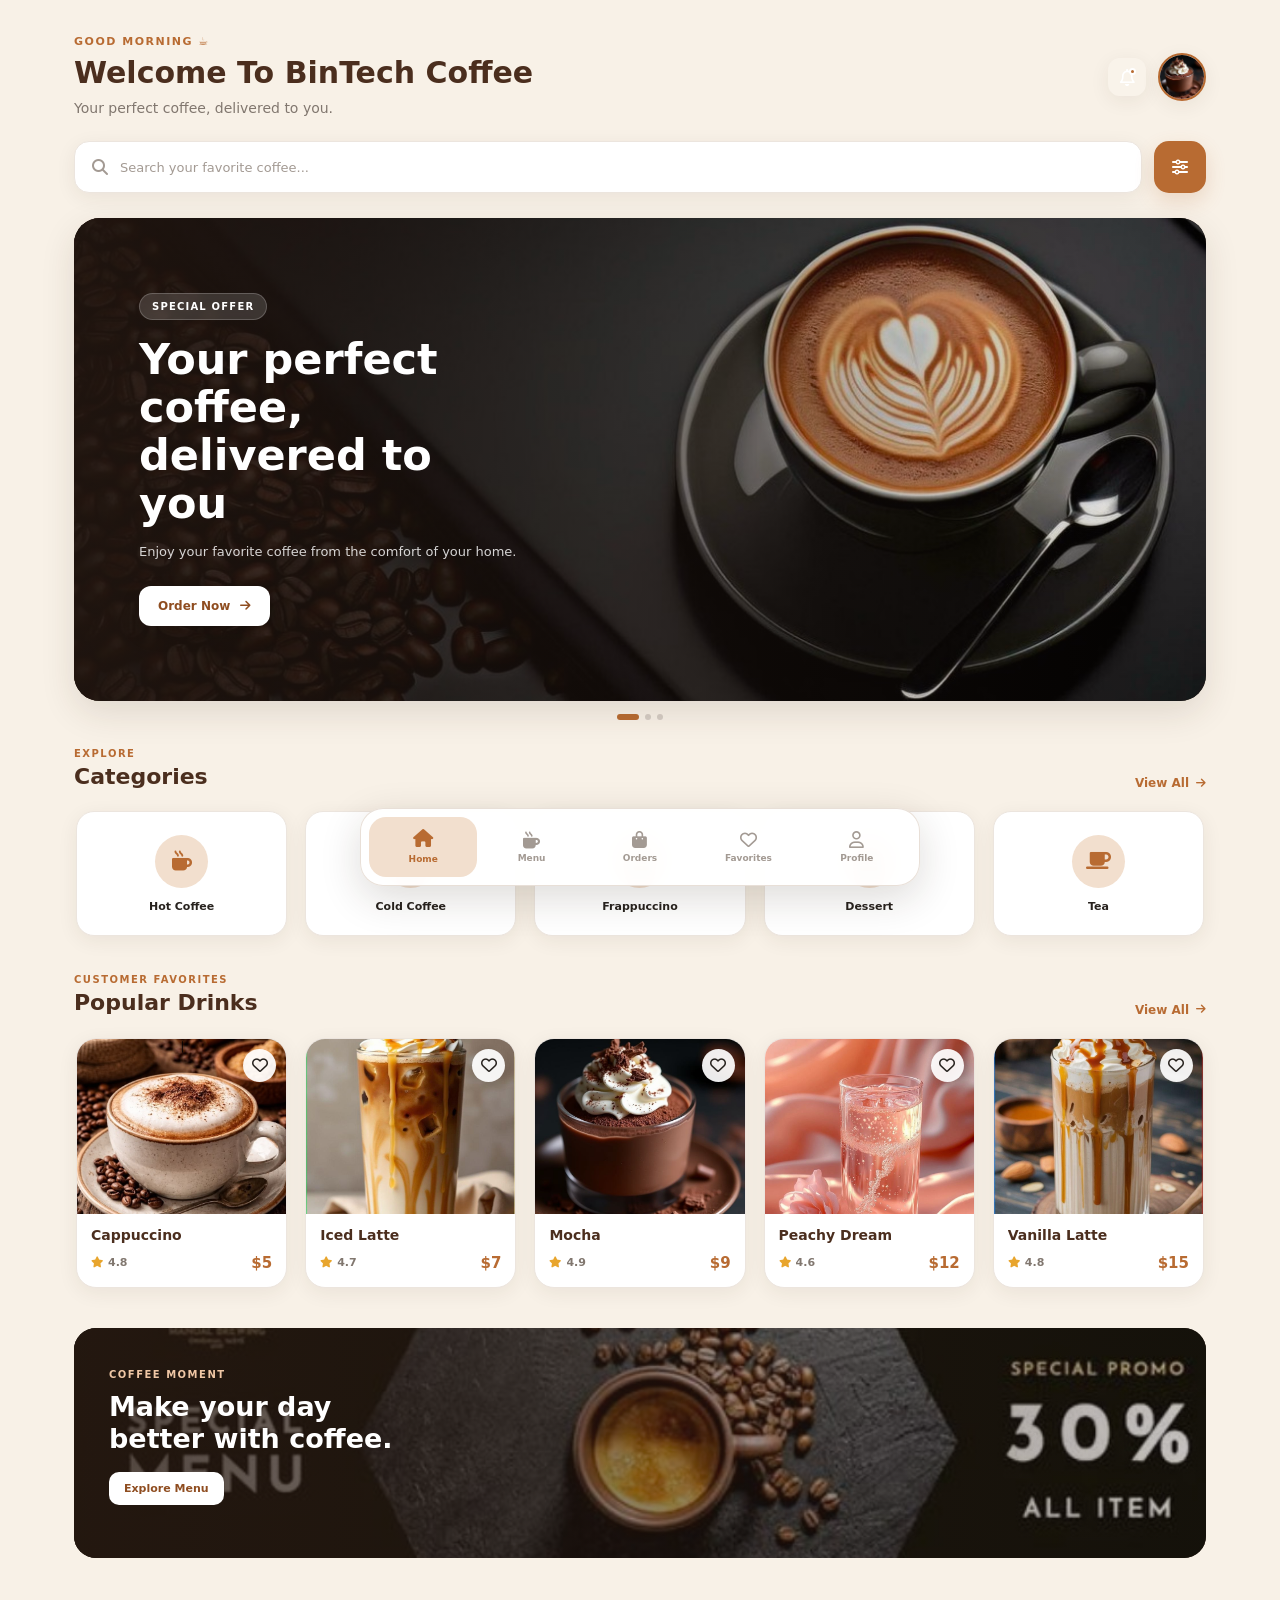
==== commit a5d67777: "Update index.html" ====
--- a/index.html
+++ b/index.html
@@ -41,7 +41,7 @@
 
             <!-- پروفایل -->
             <a href="#" class="profile-avatar">
-                <img src="img/Mocha.jpg" alt="User profile">
+                <img src="Mocha.jpg" alt="User profile">
             </a>
 
         </div>
@@ -79,7 +79,7 @@
 
             <div class="hero-card">
 
-                <img src="img/BANER1.PNG" alt="Coffee banner">
+                <img src="BANER1.PNG" alt="Coffee banner">
 
                 <div class="hero-overlay"></div>
 
@@ -230,7 +230,7 @@
                     <div class="drink-image">
 
                         <img
-                            src="img/cappuccino.jpg"
+                            src="cappuccino.jpg"
                             alt="Cappuccino"
                         >
 
@@ -267,7 +267,7 @@
                     <div class="drink-image">
 
                         <img
-                            src="img/Iced lette.jpg"
+                            src="Iced lette.jpg"
                             alt="Iced Latte"
                         >
 
@@ -304,7 +304,7 @@
                     <div class="drink-image">
 
                         <img
-                            src="img/Mocha.jpg"
+                            src="Mocha.jpg"
                             alt="Mocha"
                         >
 
@@ -341,7 +341,7 @@
                     <div class="drink-image">
 
                         <img
-                            src="img/Peachy Dream.jpg"
+                            src="Peachy Dream.jpg"
                             alt="Peachy Dream"
                         >
 
@@ -378,7 +378,7 @@
                     <div class="drink-image">
 
                         <img
-                            src="img/Vanilla Latte.jpg"
+                            src="Vanilla Latte.jpg"
                             alt="Vanilla Latte"
                         >
 
@@ -418,7 +418,7 @@
 
             <div class="promo-card">
 
-                <img src="img/BANER3.PNG" alt="Special coffee">
+                <img src="BANER3.PNG" alt="Special coffee">
 
                 <div class="promo-overlay"></div>
 
